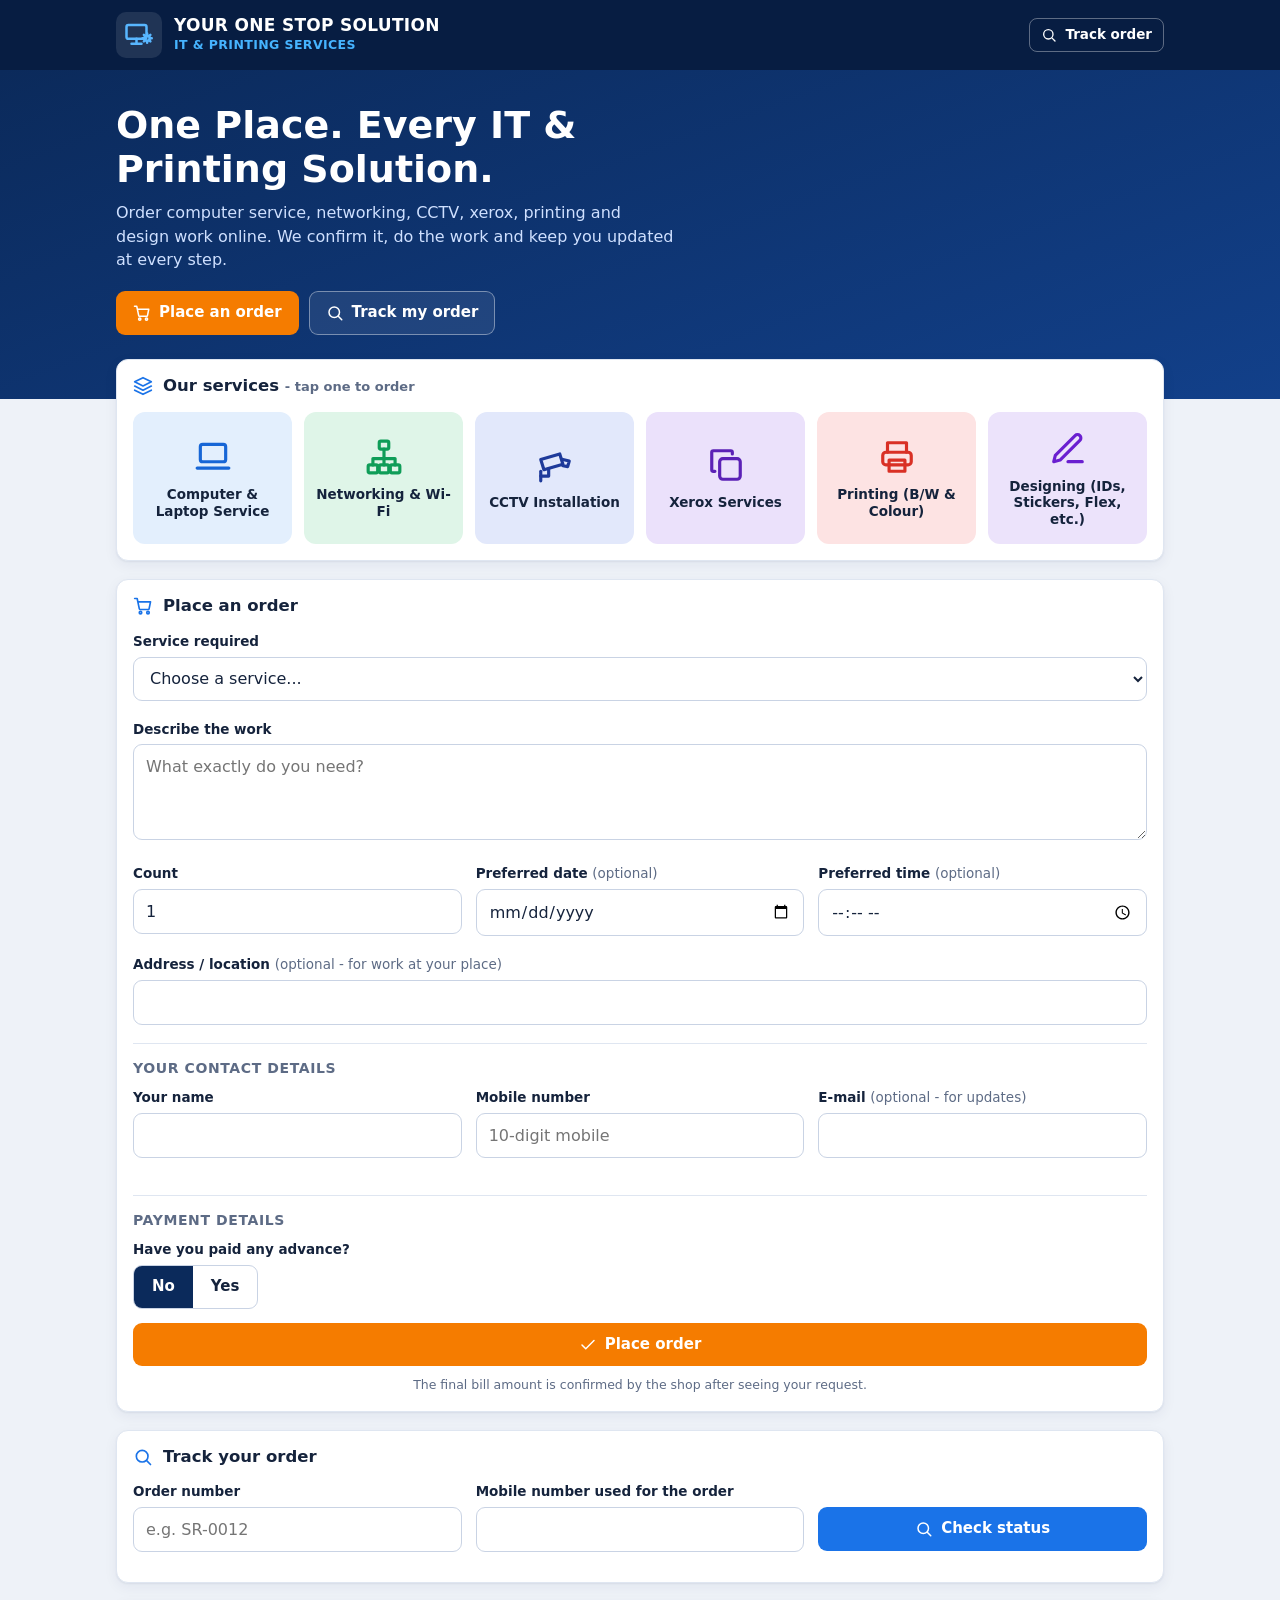
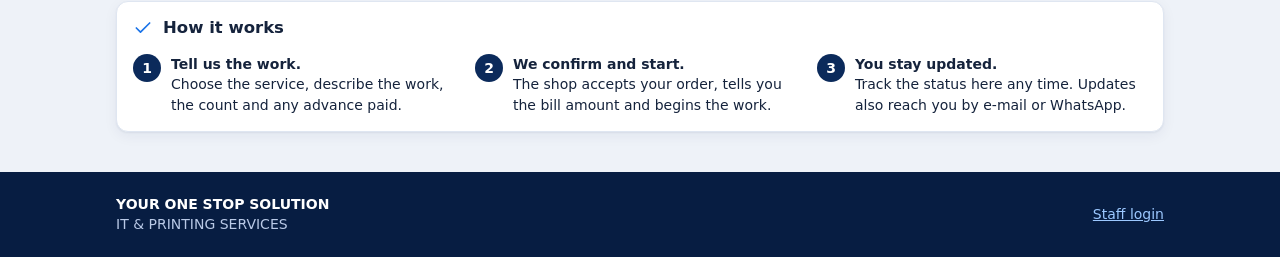
==== index.html @ 26041527 "Add files via upload" ====
<!DOCTYPE html>
<html lang="en">
<head>
<meta charset="utf-8">
<meta name="viewport" content="width=device-width, initial-scale=1">
<title>Your One Stop Solution - IT &amp; Printing Services</title>
<meta name="description" content="Order computer service, networking, CCTV installation, xerox, printing and design work online and track your order.">
<meta name="theme-color" content="#071d42">
<link rel="icon" href="data:image/svg+xml,%3Csvg xmlns='http://www.w3.org/2000/svg' viewBox='0 0 32 32'%3E%3Crect width='32' height='32' rx='7' fill='%230b2a5b'/%3E%3Crect x='6' y='8' width='20' height='13' rx='2' fill='none' stroke='%2358b6ff' stroke-width='2.4'/%3E%3Cpath d='M11 25h10M16 21v4' stroke='%2358b6ff' stroke-width='2.4' stroke-linecap='round'/%3E%3C/svg%3E">
<link rel="stylesheet" href="assets/style.css">
</head>
<body>
<div id="app"><noscript><p style="padding:20px">Please turn on JavaScript in your browser to use this website.</p></noscript></div>
<script src="config.js"></script>
<script src="assets/common.js"></script>
<script src="assets/customer.js"></script>
<script>App.mountCustomer(document.getElementById('app'));</script>
</body>
</html>
---- assets/style.css ----
/* YOUR ONE STOP SOLUTION - shared styles (customer site + admin dashboard) */
:root {
  --navy: #0b2a5b; --navy-2: #071d42; --navy-3: #123873; --blue: #1a73e8; --blue-d: #1559b8;
  --bg: #eef2f8; --card: #ffffff; --line: #dfe6f1; --text: #15233c; --muted: #5d6b85;
  --green: #0f9d58; --orange: #f57c00; --purple: #6a1fd0; --red: #d93025;
  --radius: 12px; --shadow: 0 1px 2px rgba(11, 42, 91, .06), 0 4px 14px rgba(11, 42, 91, .06);
}
* { box-sizing: border-box; }
html { -webkit-text-size-adjust: 100%; }
body { margin: 0; font-family: "Segoe UI", Roboto, system-ui, -apple-system, "Helvetica Neue", Arial, sans-serif; color: var(--text); background: var(--bg); font-size: 15px; line-height: 1.45; }
h1, h2, h3, h4, p { margin: 0; }
a { color: var(--blue); }
button, input, select, textarea { font: inherit; color: inherit; }
.ic { flex: none; vertical-align: middle; }
.muted { color: var(--muted); }
.small { font-size: 13px; }
.right { text-align: right; }
.nowrap { white-space: nowrap; }
.hide { display: none !important; }
.sr { position: absolute; left: -9999px; }
code { background: #e8eefb; padding: 1px 5px; border-radius: 4px; font-size: .92em; }

/* ---------- buttons ---------- */
.btn { display: inline-flex; align-items: center; justify-content: center; gap: 8px; border: 1px solid transparent; border-radius: 9px; padding: 10px 16px; font-weight: 600; cursor: pointer; text-decoration: none; background: var(--blue); color: #fff; min-height: 42px; transition: background .15s, box-shadow .15s; }
.btn:hover { background: var(--blue-d); }
.btn:focus-visible, .nav-item:focus-visible, .tile:focus-visible, input:focus-visible, select:focus-visible, textarea:focus-visible { outline: 3px solid rgba(26, 115, 232, .35); outline-offset: 1px; }
.btn[disabled] { opacity: .6; cursor: not-allowed; }
.btn.ghost { background: #fff; color: var(--navy); border-color: var(--line); }
.btn.ghost:hover { background: #f4f7fc; }
.btn.green { background: var(--green); } .btn.green:hover { background: #0c8249; }
.btn.orange { background: var(--orange); } .btn.orange:hover { background: #d96d00; }
.btn.red { background: #fff; color: var(--red); border-color: #f1c4c0; } .btn.red:hover { background: #fdf0ef; }
.btn.red.armed { background: var(--red); color: #fff; }
.btn.wa { background: #1faa59; } .btn.wa:hover { background: #17904a; }
.btn.sm { padding: 6px 11px; min-height: 34px; font-size: 13.5px; border-radius: 8px; }
.btn.block { width: 100%; }
.btn .spin { width: 16px; height: 16px; border: 2px solid rgba(255, 255, 255, .45); border-top-color: #fff; border-radius: 50%; animation: spin .7s linear infinite; }
.btn.ghost .spin { border-color: rgba(11, 42, 91, .25); border-top-color: var(--navy); }
@keyframes spin { to { transform: rotate(360deg); } }
.linkbtn { background: none; border: 0; color: var(--blue); font-weight: 600; cursor: pointer; padding: 4px 0; }

/* ---------- forms ---------- */
.field { display: flex; flex-direction: column; gap: 5px; margin-bottom: 14px; }
.field label, .lbl { font-weight: 600; font-size: 13.5px; }
.field .opt { font-weight: 400; color: var(--muted); }
.input, select.input, textarea.input { width: 100%; border: 1px solid #c9d3e4; border-radius: 9px; padding: 10px 12px; background: #fff; min-height: 44px; font-size: 16px; }
textarea.input { min-height: 96px; resize: vertical; }
.input.bad { border-color: var(--red); background: #fff8f7; }
.err { color: var(--red); font-size: 13px; min-height: 0; }
.hint { color: var(--muted); font-size: 12.5px; }
.grid2 { display: grid; grid-template-columns: 1fr 1fr; gap: 0 14px; }
.grid3 { display: grid; grid-template-columns: repeat(3, 1fr); gap: 0 14px; }
@media (max-width: 560px) { .grid2, .grid3 { grid-template-columns: 1fr; } .grid2.keep { grid-template-columns: 1fr 1fr; } }
.check { display: flex; gap: 9px; align-items: flex-start; font-size: 14px; margin: 6px 0; cursor: pointer; }
.check input { width: 18px; height: 18px; margin-top: 2px; flex: none; }
.seg { display: inline-flex; border: 1px solid #c9d3e4; border-radius: 9px; overflow: hidden; background: #fff; }
.seg button { border: 0; background: transparent; padding: 9px 18px; cursor: pointer; font-weight: 600; min-height: 42px; }
.seg button.on { background: var(--navy); color: #fff; }

/* ---------- pills ---------- */
.pill { display: inline-block; padding: 3px 10px; border-radius: 6px; font-size: 12.5px; font-weight: 700; white-space: nowrap; }
.pill-pending { background: #fde8c8; color: #b45309; }
.pill-confirmed { background: #d7f3e0; color: #17803d; }
.pill-in-progress { background: #dbe8fe; color: #1d4fd7; }
.pill-ready { background: #d5f1f4; color: #0b7285; }
.pill-completed { background: #d7f3e0; color: #17803d; }
.pill-cancelled { background: #eceff4; color: #5d6b85; }

/* ---------- cards ---------- */
.card { background: var(--card); border: 1px solid var(--line); border-radius: var(--radius); box-shadow: var(--shadow); }
.card-h { display: flex; align-items: center; gap: 10px; padding: 14px 16px 10px; }
.card-h h3 { font-size: 16.5px; flex: 1; }
.card-h .ic { color: var(--blue); }
.card-b { padding: 4px 16px 16px; }
.empty { padding: 22px 12px; text-align: center; color: var(--muted); }

/* ---------- toasts / banners ---------- */
#toasts { position: fixed; left: 50%; bottom: 18px; transform: translateX(-50%); z-index: 200; display: flex; flex-direction: column; gap: 8px; width: min(92vw, 420px); }
.toast { background: #12305f; color: #fff; padding: 11px 14px; border-radius: 10px; box-shadow: 0 6px 20px rgba(0, 0, 0, .25); font-size: 14px; transition: opacity .35s; }
.toast.err { background: #b3261e; } .toast.out { opacity: 0; }
.setup-banner { background: #fff4d6; border: 1px solid #f1d48a; color: #6b4a00; padding: 12px 16px; border-radius: 10px; margin: 14px; }
.demo-bar { background: #ffe9a8; color: #5c4300; font-size: 13px; padding: 7px 12px; text-align: center; }
.note { background: #eef4ff; border-left: 4px solid var(--blue); padding: 10px 12px; border-radius: 6px; font-size: 14px; }
.note.warn { background: #fff5e0; border-color: var(--orange); }
.note.ok { background: #e6f6ec; border-color: var(--green); }

/* ================= CUSTOMER SITE ================= */
.c-top { background: var(--navy-2); color: #fff; }
.c-top-in, .c-wrap { max-width: 1080px; margin: 0 auto; padding: 0 16px; }
.c-top-in { display: flex; align-items: center; gap: 12px; padding-top: 12px; padding-bottom: 12px; }
.brand { display: flex; align-items: center; gap: 12px; flex: 1; min-width: 0; text-decoration: none; color: #fff; }
.brand-logo { width: 46px; height: 46px; border-radius: 10px; background: rgba(255, 255, 255, .1); display: grid; place-items: center; color: #58b6ff; flex: none; }
.brand-name { font-weight: 800; letter-spacing: .3px; font-size: 17px; line-height: 1.15; }
.brand-sub { color: #46b4ff; font-weight: 700; font-size: 12.5px; letter-spacing: .4px; }
.c-top .btn.ghost { background: transparent; color: #fff; border-color: rgba(255, 255, 255, .35); }
.c-top .btn.ghost:hover { background: rgba(255, 255, 255, .1); }
.hero { background: linear-gradient(160deg, var(--navy) 0%, #12408a 100%); color: #fff; padding: 34px 0 64px; }
.hero h1 { font-size: clamp(24px, 4.6vw, 38px); line-height: 1.15; max-width: 640px; }
.hero p { margin-top: 10px; color: #cfe0ff; max-width: 560px; font-size: 16px; }
.hero-cta { display: flex; gap: 10px; flex-wrap: wrap; margin-top: 20px; }
.hero .btn.ghost { background: rgba(255, 255, 255, .08); color: #fff; border-color: rgba(255, 255, 255, .4); }
.c-main { margin-top: -40px; padding-bottom: 40px; display: grid; gap: 18px; }
.tiles { display: grid; grid-template-columns: repeat(6, 1fr); gap: 12px; }
@media (max-width: 900px) { .tiles { grid-template-columns: repeat(3, 1fr); } }
@media (max-width: 480px) { .tiles { grid-template-columns: repeat(2, 1fr); } }
.tile { border: 2px solid transparent; border-radius: 12px; padding: 16px 8px 14px; text-align: center; cursor: pointer; font-weight: 700; font-size: 13.5px; line-height: 1.25; display: flex; flex-direction: column; align-items: center; gap: 10px; min-height: 118px; justify-content: center; }
.tile .ic { width: 38px; height: 38px; }
.tile.on { border-color: currentColor; box-shadow: 0 0 0 3px rgba(26, 115, 232, .15); }
.tile span { color: var(--text); }
.tone-blue { background: #e3effd; color: #1766d6; } .tone-green { background: #dff5e8; color: #0f9d58; }
.tone-indigo { background: #e2e8fb; color: #1e3a9a; } .tone-violet { background: #ebe1fb; color: #5b21b6; }
.tone-red { background: #fde3e3; color: #d93025; } .tone-purple { background: #ece3fb; color: #6a1fd0; }
.steps { display: grid; grid-template-columns: repeat(3, 1fr); gap: 12px; }
.steps > div { display: flex; gap: 10px; align-items: flex-start; font-size: 14px; }
.steps b { display: grid; place-items: center; width: 28px; height: 28px; border-radius: 50%; background: var(--navy); color: #fff; flex: none; font-size: 14px; }
@media (max-width: 640px) { .steps { grid-template-columns: 1fr; } }
.sec-title { font-size: 19px; display: flex; align-items: center; gap: 10px; }
.sec-title .ic { color: var(--blue); }
.sub-h { font-size: 14px; text-transform: uppercase; letter-spacing: .6px; color: var(--muted); margin: 18px 0 10px; padding-top: 14px; border-top: 1px solid var(--line); }
.pay-box { background: #f6f9fe; border: 1px dashed #b9c8e2; border-radius: 10px; padding: 12px; margin-bottom: 12px; }
.done { text-align: center; padding: 26px 16px; }
.done .tick { width: 64px; height: 64px; border-radius: 50%; background: #e0f5e9; color: var(--green); display: grid; place-items: center; margin: 0 auto 12px; }
.done .oid { font-size: 34px; font-weight: 800; color: var(--navy); letter-spacing: 1px; margin: 6px 0; }
.done .row { display: flex; gap: 10px; justify-content: center; flex-wrap: wrap; margin-top: 16px; }
.c-foot { background: var(--navy-2); color: #b9c9e6; padding: 22px 0; font-size: 14px; }
.c-foot a { color: #9cc8ff; }
.c-foot .cols { display: flex; gap: 18px; flex-wrap: wrap; justify-content: space-between; align-items: center; }

/* tracking */
.stepper { display: flex; margin: 16px 0 6px; }
.stepper .st { flex: 1; text-align: center; position: relative; font-size: 12px; color: var(--muted); font-weight: 600; }
.stepper .st::before { content: ""; position: absolute; top: 13px; left: -50%; width: 100%; height: 3px; background: #d5deec; }
.stepper .st:first-child::before { display: none; }
.stepper .dot { position: relative; z-index: 1; width: 28px; height: 28px; border-radius: 50%; background: #d5deec; color: #fff; display: grid; place-items: center; margin: 0 auto 6px; }
.stepper .st.done-s::before, .stepper .st.now::before { background: var(--green); }
.stepper .st.done-s .dot { background: var(--green); }
.stepper .st.now .dot { background: var(--blue); box-shadow: 0 0 0 4px rgba(26, 115, 232, .2); }
.stepper .st.now { color: var(--text); }
.kv { display: grid; grid-template-columns: auto 1fr; gap: 6px 16px; font-size: 14.5px; }
.kv dt { color: var(--muted); } .kv dd { margin: 0; font-weight: 600; word-break: break-word; }
.amounts { display: grid; grid-template-columns: repeat(3, 1fr); gap: 10px; margin: 14px 0; }
.amounts > div { background: #f4f7fc; border-radius: 10px; padding: 10px; text-align: center; }
.amounts b { display: block; font-size: 18px; }
.amounts .due b { color: var(--orange); } .amounts .paid b { color: var(--green); }
.timeline { list-style: none; margin: 0; padding: 0; }
.timeline li { position: relative; padding: 0 0 14px 22px; border-left: 2px solid #d5deec; margin-left: 6px; }
.timeline li:last-child { border-left-color: transparent; padding-bottom: 0; }
.timeline li::before { content: ""; position: absolute; left: -7px; top: 3px; width: 12px; height: 12px; border-radius: 50%; background: var(--blue); border: 2px solid #fff; box-shadow: 0 0 0 1px #c5d2e8; }
.timeline li.internal::before { background: #9aa7bd; }
.timeline .when { font-size: 12.5px; color: var(--muted); }
.timeline .tag { font-size: 11px; background: #eceff4; color: var(--muted); border-radius: 4px; padding: 1px 6px; margin-left: 6px; font-weight: 700; }
.mine { display: flex; flex-wrap: wrap; gap: 8px; margin-top: 8px; }
.chip { border: 1px solid var(--line); background: #fff; border-radius: 999px; padding: 6px 12px; font-size: 13.5px; cursor: pointer; font-weight: 600; display: inline-flex; gap: 6px; align-items: center; min-height: 34px; }
.chip.on { background: var(--navy); color: #fff; border-color: var(--navy); }
.chip .n { background: rgba(11, 42, 91, .1); border-radius: 999px; padding: 0 7px; font-size: 12px; }
.chip.on .n { background: rgba(255, 255, 255, .22); }

/* ================= ADMIN ================= */
.adm { display: grid; grid-template-columns: 250px minmax(0, 1fr); grid-template-rows: auto 1fr; min-height: 100vh; background: linear-gradient(to right, var(--navy) 250px, var(--bg) 250px); }
.a-top { grid-column: 1 / -1; background: var(--navy-2); color: #fff; display: flex; align-items: center; gap: 14px; padding: 10px 18px; position: sticky; top: 0; z-index: 50; }
.a-top .tagline { border-left: 1px solid rgba(255, 255, 255, .35); padding-left: 18px; margin-left: 6px; font-size: 16px; color: #e3ecff; flex: 1; white-space: nowrap; overflow: hidden; text-overflow: ellipsis; }
.a-top .sp { flex: 1; }
.icon-btn { background: transparent; border: 0; color: inherit; cursor: pointer; padding: 8px; border-radius: 8px; position: relative; display: inline-flex; align-items: center; gap: 8px; min-height: 40px; }
.icon-btn:hover { background: rgba(255, 255, 255, .1); }
.badge { background: #ef4444; color: #fff; border-radius: 999px; font-size: 11.5px; font-weight: 700; min-width: 20px; height: 20px; display: inline-grid; place-items: center; padding: 0 5px; }
.icon-btn .badge { position: absolute; top: 0; right: 0; }
.who { display: flex; align-items: center; gap: 8px; font-weight: 600; }
.who .av { width: 34px; height: 34px; border-radius: 50%; background: #fff; color: var(--navy); display: grid; place-items: center; }
.a-side { background: var(--navy); color: #dbe6fb; padding: 14px 8px; display: flex; flex-direction: column; gap: 4px; position: sticky; top: 66px; height: calc(100vh - 66px); overflow: auto; }
.nav-item { display: flex; align-items: center; gap: 14px; padding: 12px 16px; border-radius: 9px; cursor: pointer; background: transparent; border: 0; color: inherit; width: 100%; text-align: left; font-weight: 600; font-size: 15px; }
.nav-item:hover { background: rgba(255, 255, 255, .08); }
.nav-item.on { background: var(--blue); color: #fff; }
.nav-item .badge { margin-left: auto; }
.a-side .grow { flex: 1; }
.nav-item.logout { color: #ff6b6b; border-top: 1px solid rgba(255, 255, 255, .12); border-radius: 0; margin-top: 8px; padding-top: 16px; }
.a-main { padding: 20px; min-width: 0; }
.menu-btn { display: none; }
.scrim { display: none; }
.page-h { display: flex; align-items: center; gap: 12px; flex-wrap: wrap; margin-bottom: 16px; }
.page-h h2 { font-size: 26px; display: flex; align-items: center; gap: 10px; }
.page-h h2 .ic { color: var(--blue); }
.page-h .sub { color: var(--muted); font-size: 14px; }
.page-h .sp { flex: 1; }
.range { display: flex; align-items: center; gap: 8px; background: #fff; border: 1px solid var(--line); border-radius: 10px; padding: 4px 10px; box-shadow: var(--shadow); flex-wrap: wrap; }
.range .ic { color: var(--blue); }
.range select, .range input { border: 0; background: transparent; padding: 8px 4px; font-weight: 600; min-height: 38px; max-width: 100%; }
.stats { display: grid; grid-template-columns: repeat(4, 1fr); gap: 16px; margin-bottom: 16px; }
.stat { color: #fff; border-radius: 10px; padding: 16px 18px; display: flex; align-items: center; gap: 16px; box-shadow: var(--shadow); min-width: 0; }
.stat .ic { width: 44px; height: 44px; opacity: .95; }
.stat .t { font-weight: 700; font-size: 14.5px; opacity: .95; }
.stat .v { font-size: 30px; font-weight: 800; line-height: 1.15; display: flex; align-items: baseline; gap: 10px; flex-wrap: wrap; }
.stat .d { font-size: 13px; font-weight: 700; display: inline-flex; align-items: center; gap: 2px; color: #b8ffd2; }
.stat .d.neg { color: #ffd2cc; } .stat .d .ic { width: 14px; height: 14px; }
.s-blue { background: #1766d6; } .s-green { background: #0f9d58; } .s-orange { background: #f57c00; } .s-purple { background: #6a1fd0; }
.cols-2 { display: grid; grid-template-columns: minmax(0, 2fr) minmax(0, 1fr); gap: 16px; margin-bottom: 16px; }
.a-main .tiles { gap: 10px; }
.a-main .tile { min-height: 124px; font-size: 13px; }
.appt { display: grid; grid-template-columns: auto 1fr auto; gap: 10px; align-items: center; padding: 9px 8px; border-radius: 8px; cursor: pointer; font-size: 14px; }
.appt:nth-child(even) { background: #f5f8fd; } .appt:hover { background: #e9f1fe; }
.appt .tm { font-weight: 600; color: var(--navy); white-space: nowrap; }
.tbl { width: 100%; border-collapse: collapse; font-size: 14px; }
.tbl th { background: var(--navy); color: #fff; text-align: left; padding: 10px 12px; font-weight: 700; white-space: nowrap; }
.tbl th:first-child { border-radius: 8px 0 0 0; } .tbl th:last-child { border-radius: 0 8px 0 0; }
.tbl td { padding: 10px 12px; border-bottom: 1px solid var(--line); vertical-align: middle; }
.tbl tbody tr { cursor: pointer; } .tbl tbody tr:hover { background: #f3f7fe; }
.tbl tfoot td { font-weight: 800; background: #f4f7fc; border-bottom: 0; }
.tbl .num { text-align: right; white-space: nowrap; }
.eye { border: 1px solid #c9d3e4; background: #fff; border-radius: 7px; padding: 4px 12px; color: var(--navy); cursor: pointer; display: inline-flex; }
.toolbar { display: flex; gap: 10px; flex-wrap: wrap; align-items: center; margin-bottom: 12px; }
.toolbar .search { position: relative; flex: 1; min-width: 200px; }
.toolbar .search .ic { position: absolute; left: 12px; top: 50%; transform: translateY(-50%); color: var(--muted); }
.toolbar .search .input { padding-left: 38px; }
.toolbar select.input { width: auto; }
.chips { display: flex; gap: 8px; flex-wrap: wrap; margin-bottom: 12px; }
.chart svg { width: 100%; height: auto; display: block; }
.minis { display: grid; grid-template-columns: repeat(4, 1fr); gap: 12px; margin-bottom: 14px; }
.mini { background: #fff; border: 1px solid var(--line); border-radius: 10px; padding: 12px 14px; }
.mini b { display: block; font-size: 21px; } .mini span { color: var(--muted); font-size: 13px; }
.updated { font-size: 12.5px; color: var(--muted); display: inline-flex; align-items: center; gap: 6px; }

/* modal */
.modal-bg { position: fixed; inset: 0; background: rgba(7, 20, 46, .55); z-index: 100; display: flex; align-items: flex-start; justify-content: center; padding: 28px 14px; overflow: auto; }
.modal { background: #fff; border-radius: 14px; width: min(100%, 860px); box-shadow: 0 20px 60px rgba(0, 0, 0, .35); }
.modal.narrow { width: min(100%, 560px); }
.modal-h { display: flex; align-items: center; gap: 10px; padding: 14px 18px; border-bottom: 1px solid var(--line); position: sticky; top: 0; background: #fff; border-radius: 14px 14px 0 0; z-index: 2; }
.modal-h h3 { font-size: 19px; flex: 1; display: flex; gap: 10px; align-items: center; flex-wrap: wrap; }
.modal-h .icon-btn { color: var(--muted); } .modal-h .icon-btn:hover { background: #eef2f8; }
.modal-b { padding: 16px 18px 20px; }
.d-grid { display: grid; grid-template-columns: 1fr 1fr; gap: 16px; }
.panel { border: 1px solid var(--line); border-radius: 10px; padding: 12px 14px; }
.panel h4 { font-size: 13px; text-transform: uppercase; letter-spacing: .6px; color: var(--muted); margin-bottom: 8px; }
.panel.work { grid-column: 1 / -1; }
.contact { display: flex; gap: 8px; flex-wrap: wrap; margin-top: 10px; }
.quick { display: flex; gap: 8px; flex-wrap: wrap; margin: 16px 0 4px; }
.result { margin-top: 12px; }
.result .row { display: flex; gap: 8px; flex-wrap: wrap; margin-top: 8px; }

/* login */
.login-bg { min-height: 100vh; display: grid; place-items: center; padding: 20px; background: linear-gradient(160deg, var(--navy-2), #12408a); }
.login { width: min(100%, 420px); padding: 26px 24px; }
.login .brand { color: var(--navy); margin-bottom: 18px; }
.login .brand-logo { background: #e3effd; color: var(--blue); }
.login .brand-sub { color: var(--blue); }
.otp { letter-spacing: 10px; font-size: 24px !important; text-align: center; font-weight: 700; }

/* ---------- responsive admin ---------- */
@media (max-width: 1180px) { .stats { grid-template-columns: repeat(2, 1fr); } .cols-2 { grid-template-columns: 1fr; } .a-main .tiles { grid-template-columns: repeat(3, 1fr); } .minis { grid-template-columns: repeat(2, 1fr); } }
@media (max-width: 900px) {
  .adm { grid-template-columns: minmax(0, 1fr); background: var(--bg); }
  .menu-btn { display: inline-flex; }
  .a-top { padding: 8px 10px; gap: 6px; }
  .a-top .tagline, .who .nm { display: none; }
  .a-top .brand-name { font-size: 14px; } .a-top .brand-sub { font-size: 11px; } .a-top .brand-logo { width: 38px; height: 38px; }
  .a-side { position: fixed; top: 0; left: 0; bottom: 0; height: auto; width: 262px; z-index: 90; transform: translateX(-105%); transition: transform .22s; padding-top: 18px; }
  .adm.open .a-side { transform: none; box-shadow: 8px 0 30px rgba(0, 0, 0, .35); }
  .adm.open .scrim { display: block; position: fixed; inset: 0; background: rgba(7, 20, 46, .5); z-index: 80; }
  .a-main { padding: 14px 12px 30px; }
  .page-h h2 { font-size: 22px; }
  .d-grid { grid-template-columns: 1fr; }
  .modal-bg { padding: 0; } .modal, .modal.narrow { border-radius: 0; min-height: 100vh; width: 100%; } .modal-h { border-radius: 0; }
}
@media (max-width: 700px) {
  .stat { padding: 12px; gap: 10px; } .stat .ic { width: 30px; height: 30px; } .stat .v { font-size: 22px; gap: 6px; } .stat .t { font-size: 12.5px; }
  .stats { gap: 10px; } .a-main .tiles { grid-template-columns: repeat(2, 1fr); }
  /* tables become stacked cards on phones */
  .tbl.stack thead { display: none; }
  .tbl.stack, .tbl.stack tbody, .tbl.stack tr, .tbl.stack td, .tbl.stack tfoot { display: block; width: 100%; }
  .tbl.stack tr { border: 1px solid var(--line); border-radius: 10px; margin-bottom: 10px; padding: 8px 12px; background: #fff; }
  .tbl.stack td { border: 0; padding: 4px 0; display: flex; justify-content: space-between; gap: 14px; text-align: right; }
  .tbl.stack td::before { content: attr(data-l); color: var(--muted); font-weight: 600; text-align: left; flex: none; }
  .tbl.stack td.act { display: none; }
  .tbl.stack .num { text-align: right; }
}
@media print { .a-top, .a-side, .toolbar, .chips, .btn { display: none !important; } .adm { display: block; } }
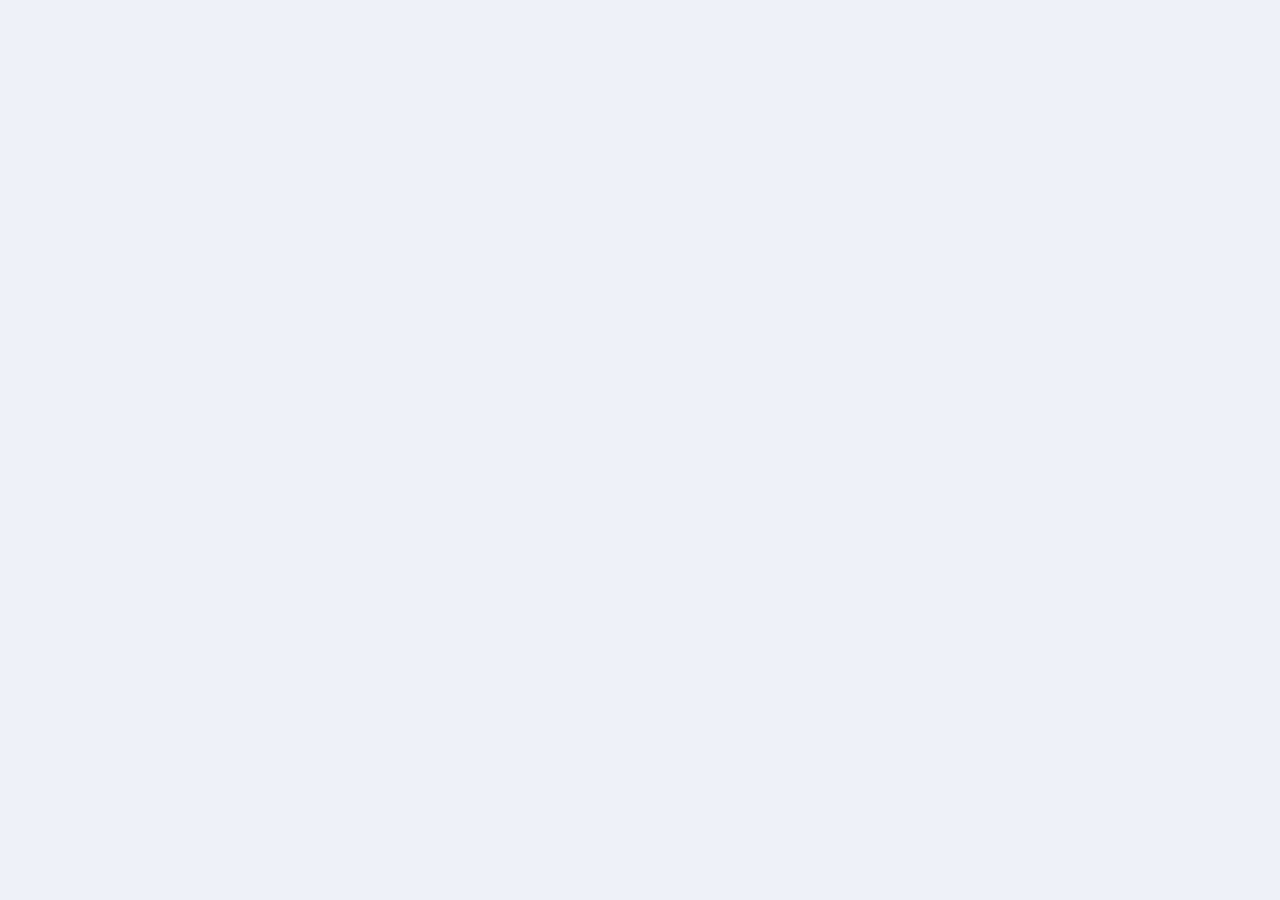
==== commit 487fb4a3: "Single page with admin login: index, config, admin redirect, Apps Script backend" ====
--- a/index.html
+++ b/index.html
@@ -2,18 +2,24 @@
 <html lang="en">
 <head>
 <meta charset="utf-8">
-<meta name="viewport" content="width=device-width, initial-scale=1">
-<title>Your One Stop Solution - IT &amp; Printing Services</title>
-<meta name="description" content="Order computer service, networking, CCTV installation, xerox, printing and design work online and track your order.">
-<meta name="theme-color" content="#071d42">
+<meta name="viewport" content="width=device-width, initial-scale=1, viewport-fit=cover">
+<title>YOUR ONE STOP SOLUTION - IT &amp; Printing Services, Ongole</title>
+<meta name="description" content="Computer & laptop service, networking, CCTV installation, xerox, printing and design work in Ongole. Order online and track your order live.">
+<meta name="theme-color" content="#0b2a5b">
+<meta property="og:title" content="YOUR ONE STOP SOLUTION - IT & Printing Services">
+<meta property="og:description" content="One Place. Every IT & Printing Solution. Order online and track live.">
+<meta property="og:type" content="website">
 <link rel="icon" href="data:image/svg+xml,%3Csvg xmlns='http://www.w3.org/2000/svg' viewBox='0 0 32 32'%3E%3Crect width='32' height='32' rx='7' fill='%230b2a5b'/%3E%3Crect x='6' y='8' width='20' height='13' rx='2' fill='none' stroke='%2358b6ff' stroke-width='2.4'/%3E%3Cpath d='M11 25h10M16 21v4' stroke='%2358b6ff' stroke-width='2.4' stroke-linecap='round'/%3E%3C/svg%3E">
 <link rel="stylesheet" href="assets/style.css">
 </head>
 <body>
 <div id="app"><noscript><p style="padding:20px">Please turn on JavaScript in your browser to use this website.</p></noscript></div>
 <script src="config.js"></script>
-<script src="assets/common.js"></script>
-<script src="assets/customer.js"></script>
-<script>App.mountCustomer(document.getElementById('app'));</script>
+<script src="assets/catalogue.js"></script>
+<script src="assets/core.js"></script>
+<script src="assets/demo-backend.js"></script>
+<script src="assets/app.js"></script>
+<script src="assets/admin.js"></script>
+<script>App.initAdmin(); App.mount(document.getElementById('app'));</script>
 </body>
 </html>
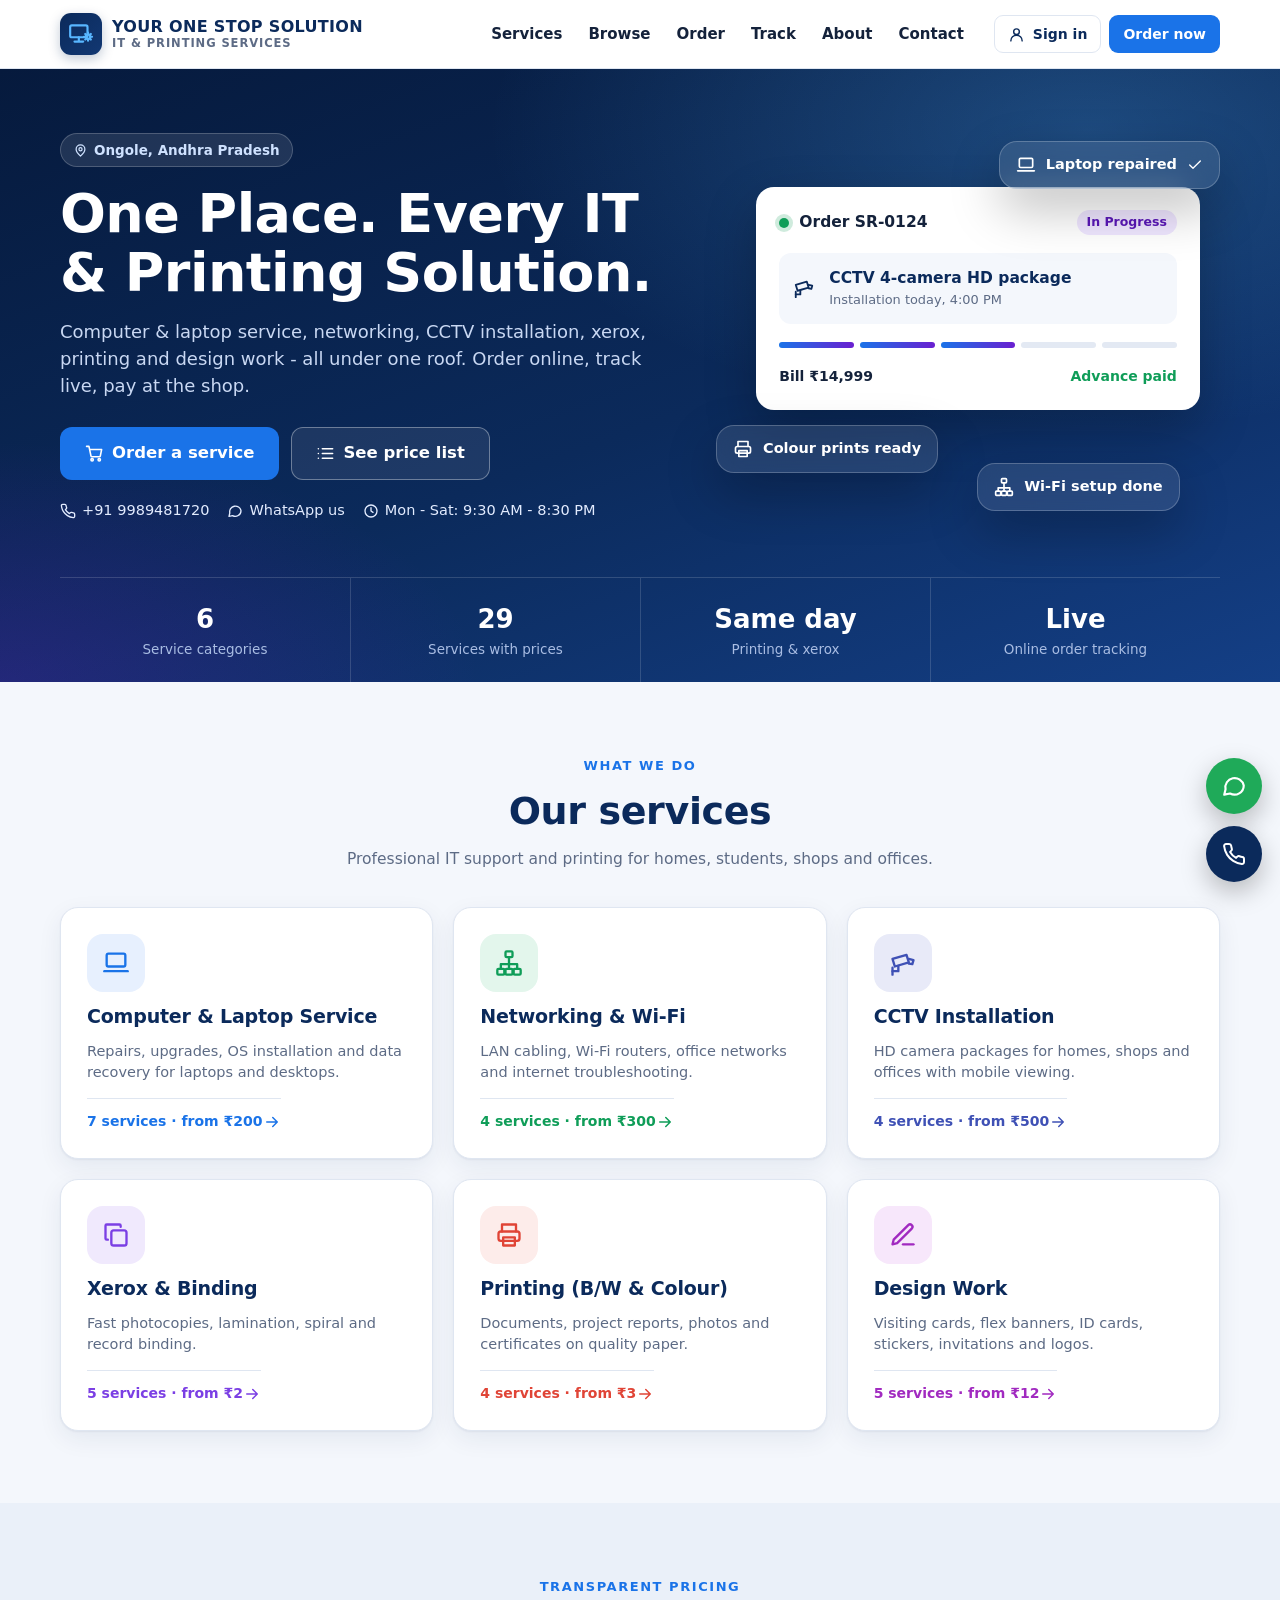
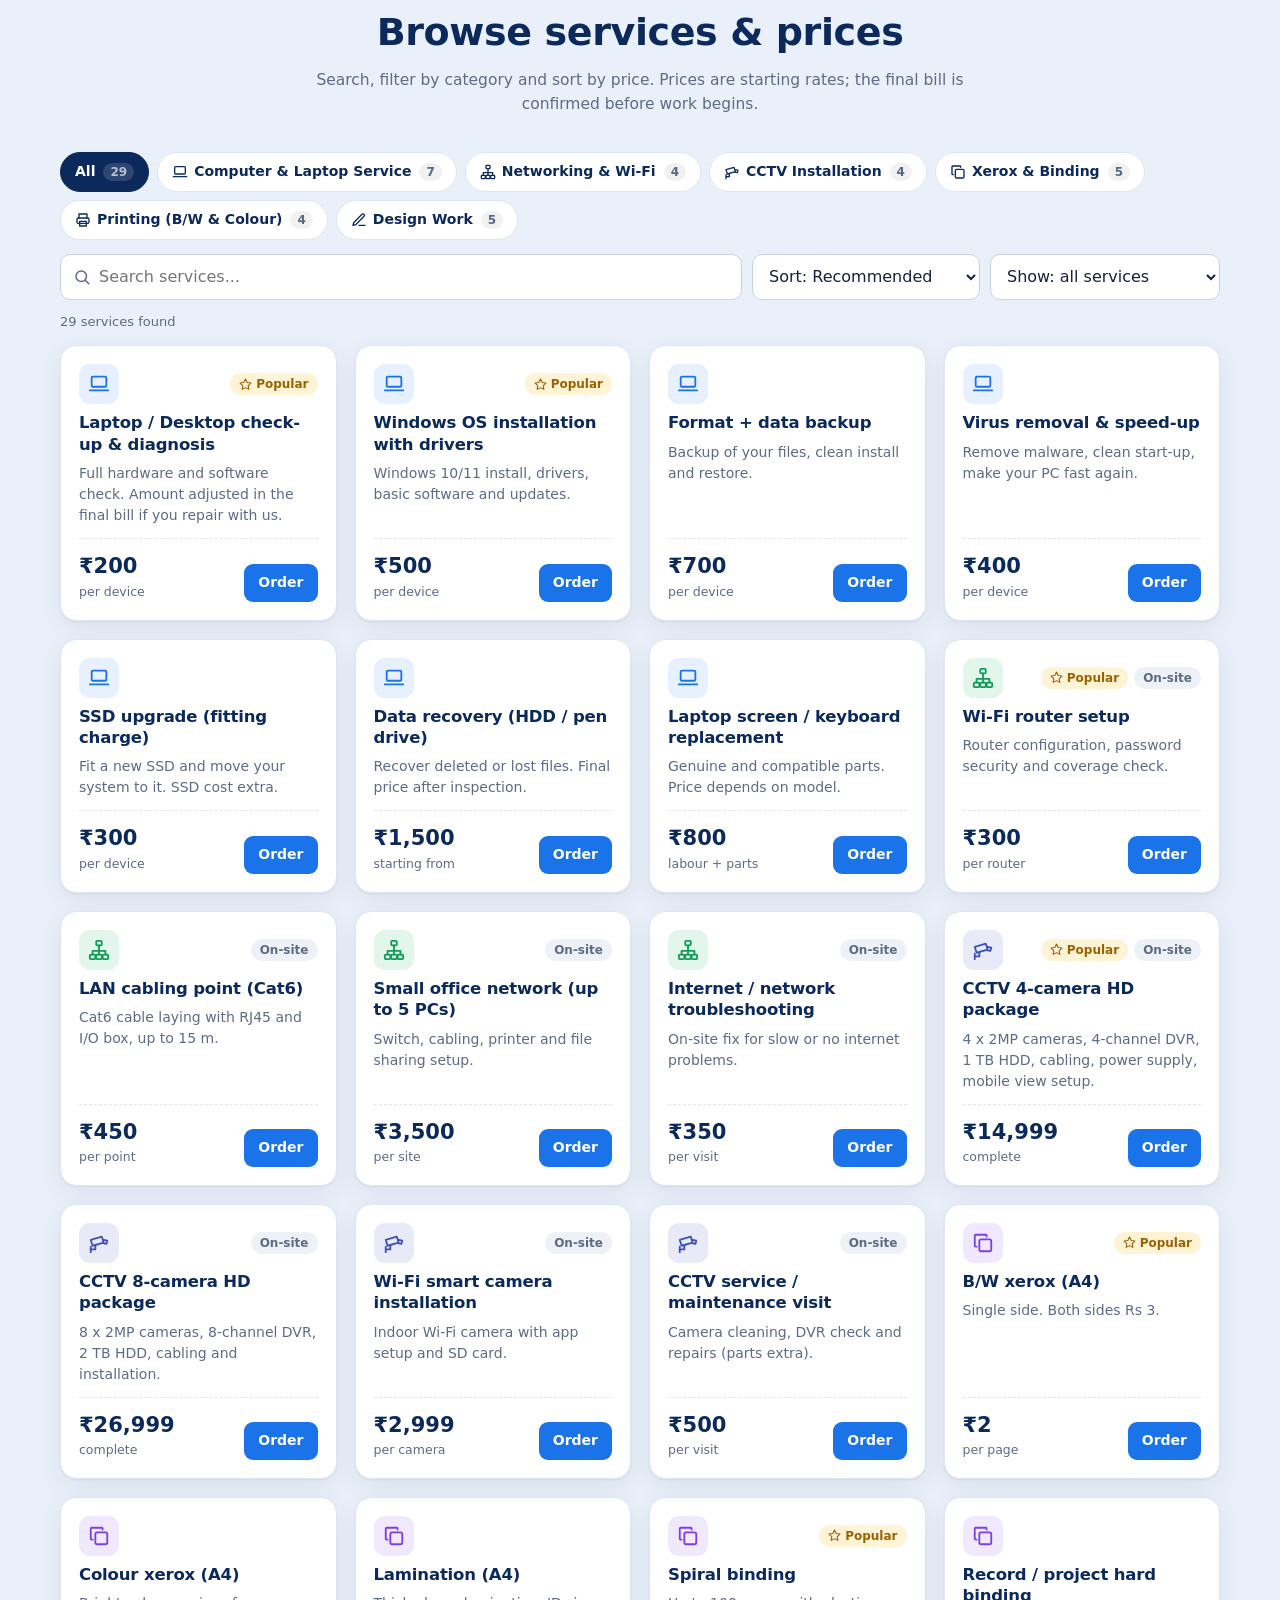
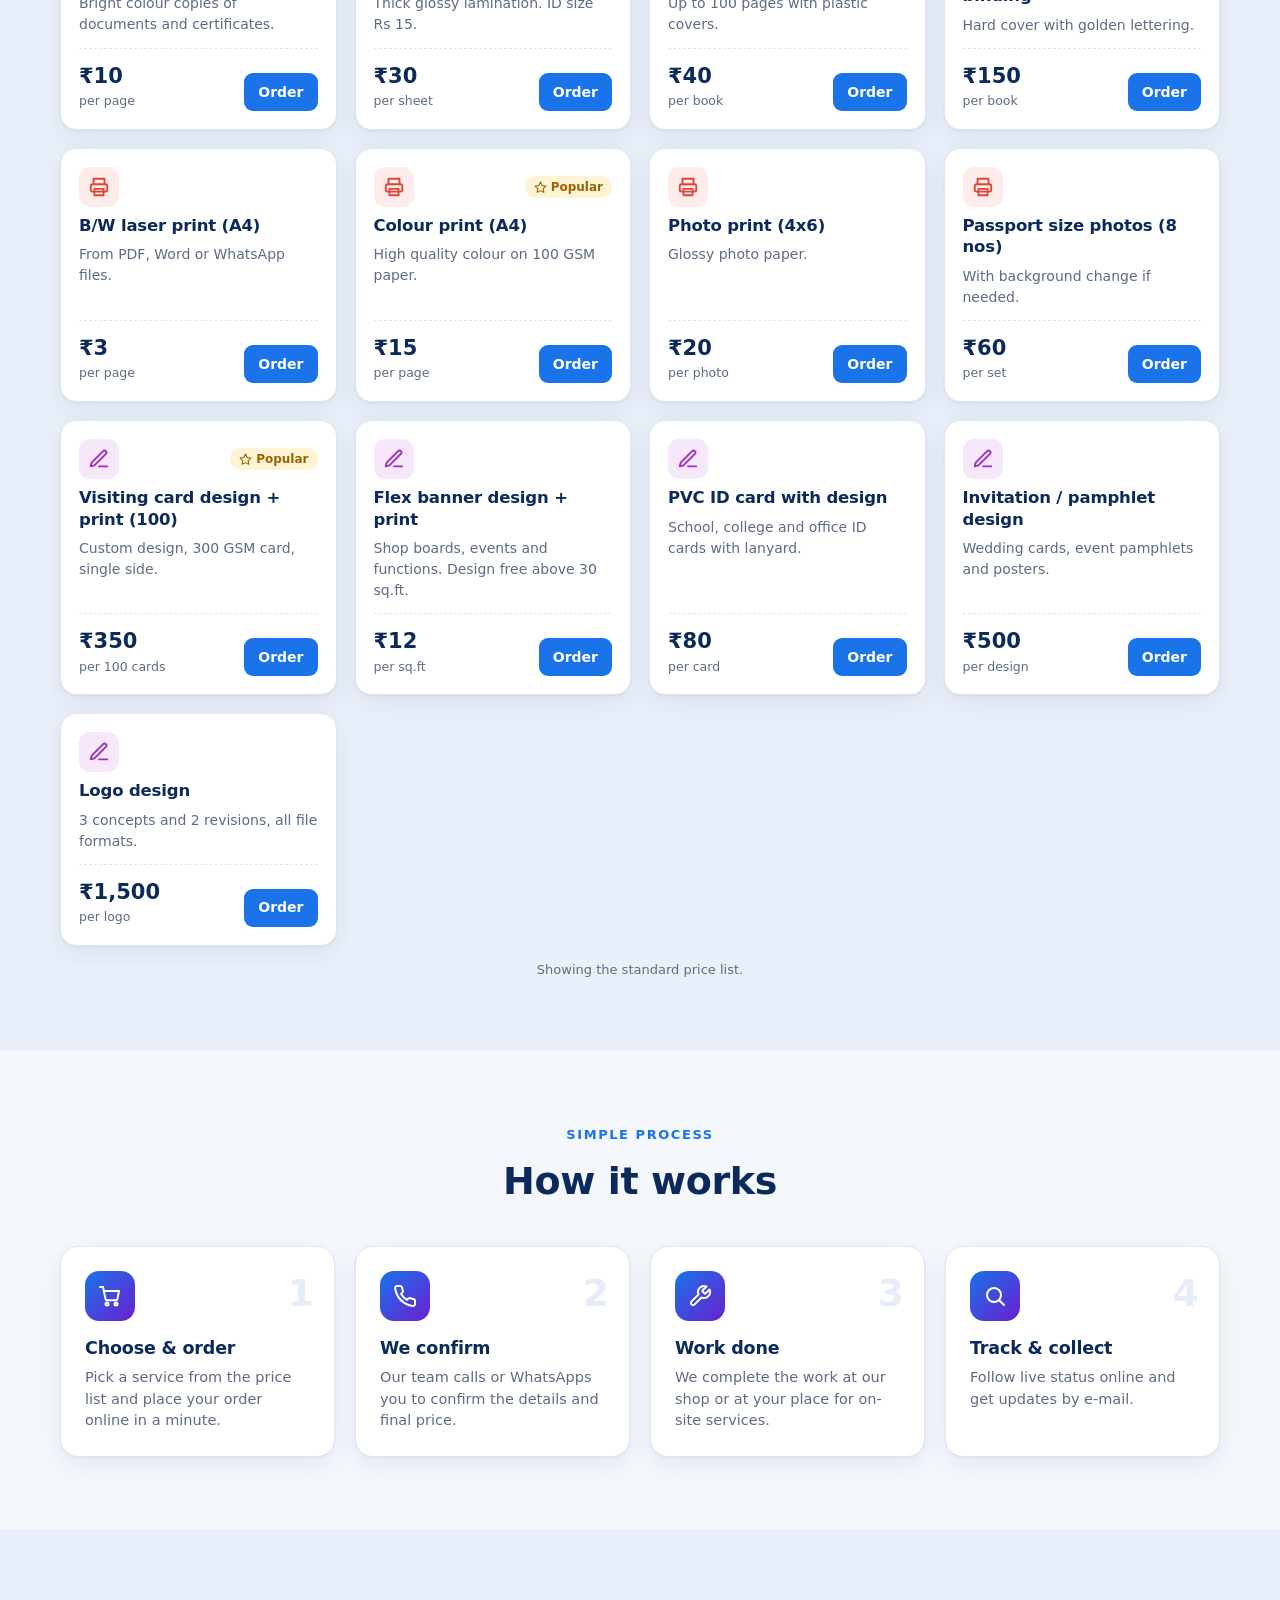
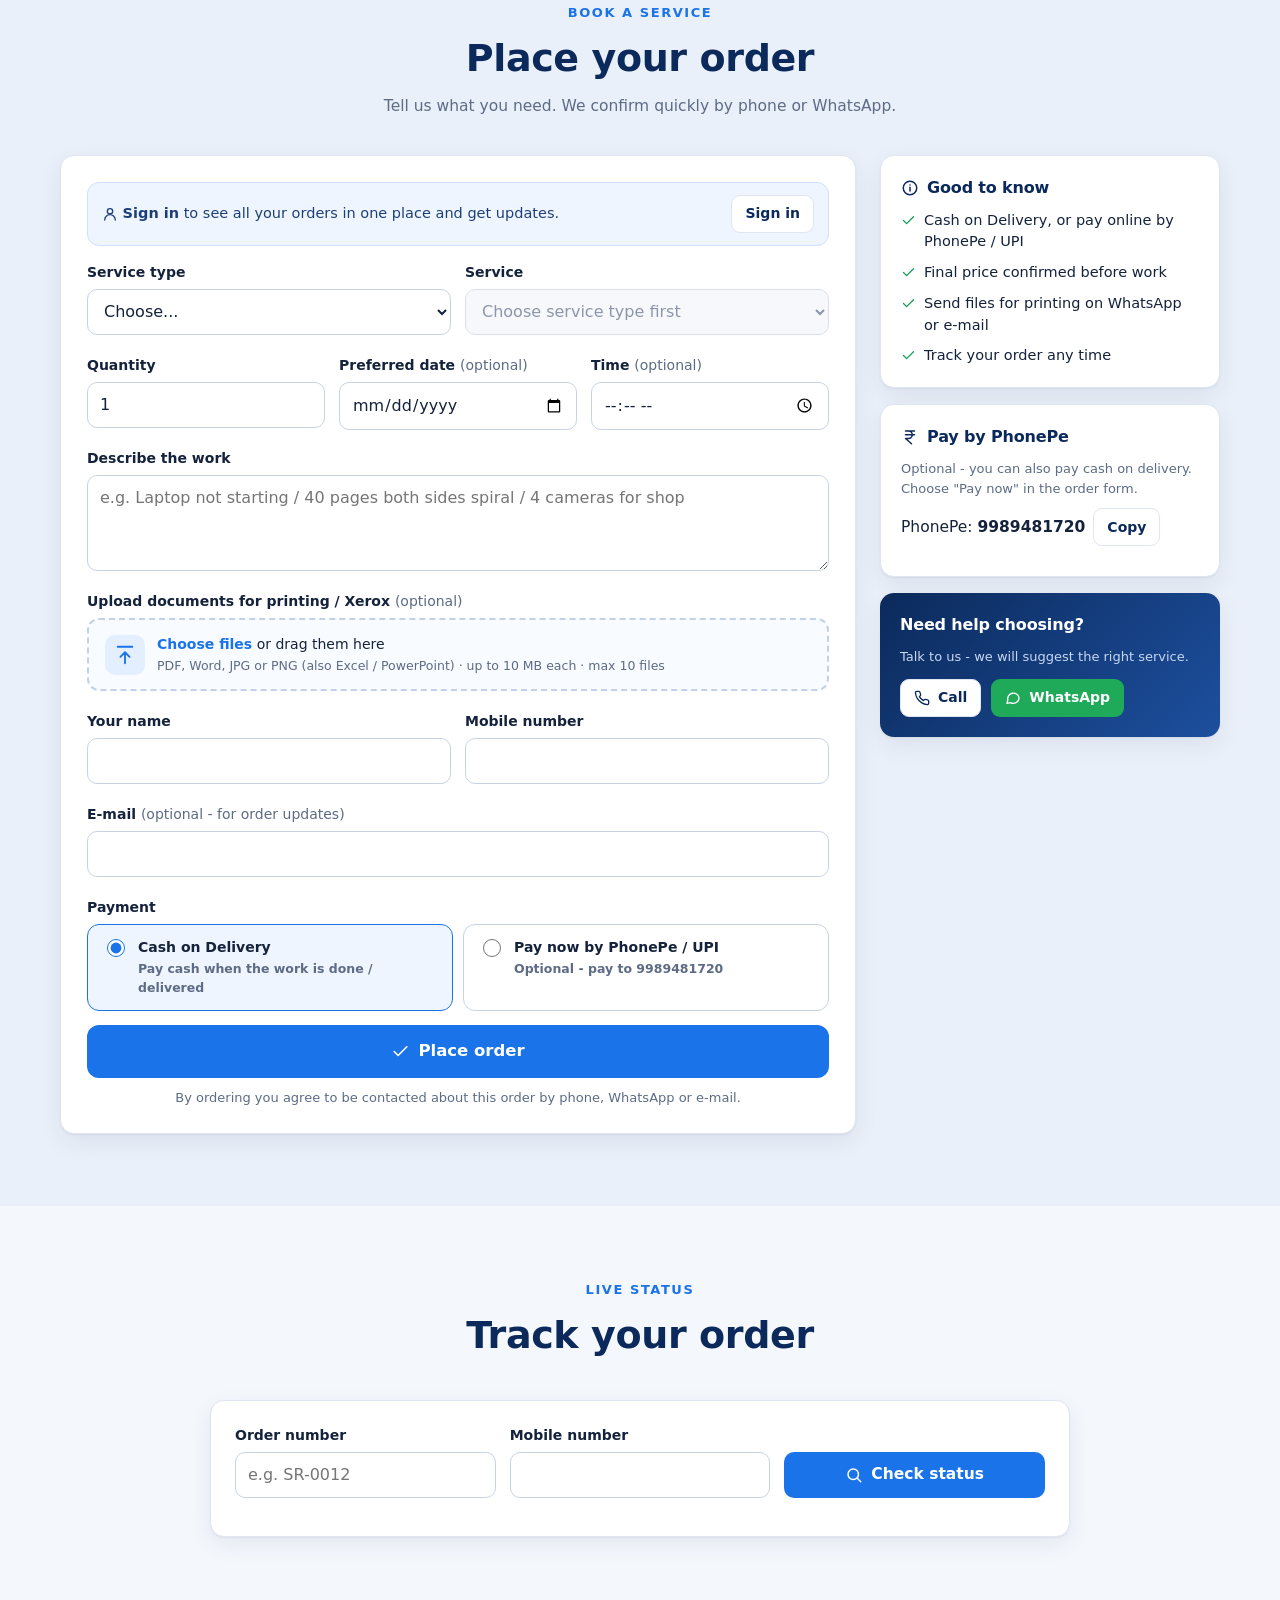
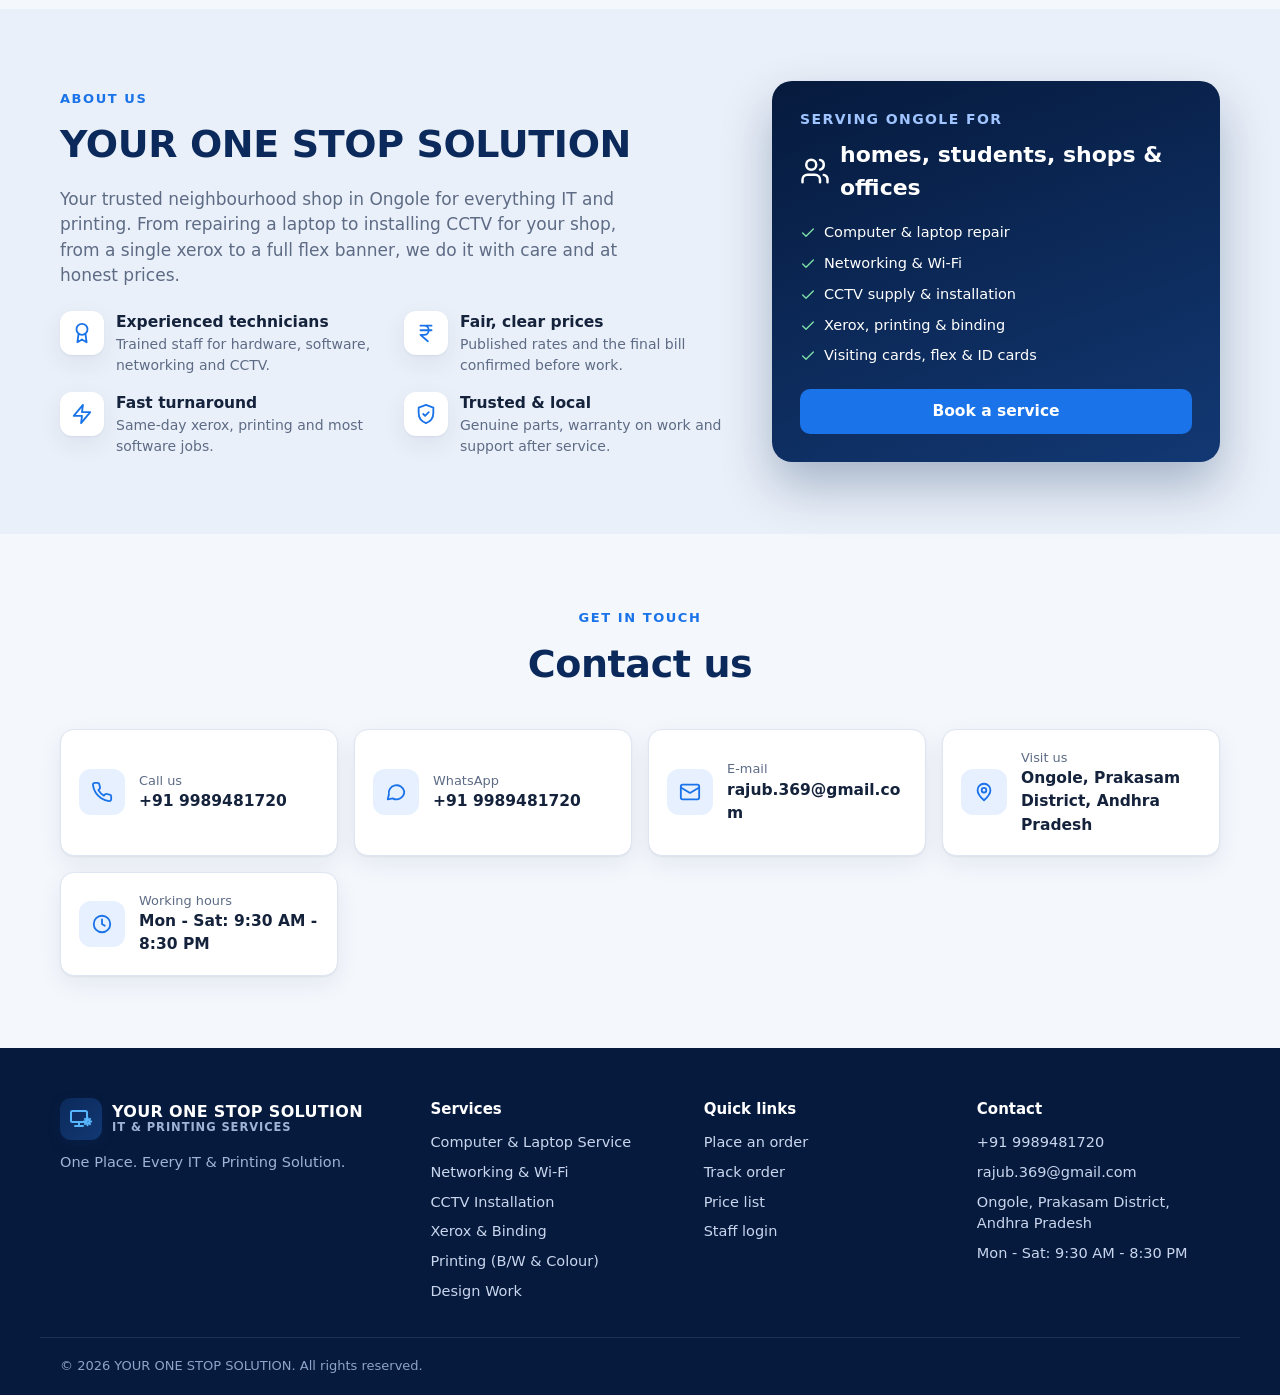
==== commit 8e43f103: "Add v2.2 cache-busting query strings to assets in index.html" ====
--- a/index.html
+++ b/index.html
@@ -3,23 +3,23 @@
 <head>
 <meta charset="utf-8">
 <meta name="viewport" content="width=device-width, initial-scale=1, viewport-fit=cover">
-<title>YOUR ONE STOP SOLUTION - IT &amp; Printing Services, Ongole</title>
+<title>YOUR ONE STOP SOLUTION - IT & Printing Services, Ongole</title>
 <meta name="description" content="Computer & laptop service, networking, CCTV installation, xerox, printing and design work in Ongole. Order online and track your order live.">
 <meta name="theme-color" content="#0b2a5b">
 <meta property="og:title" content="YOUR ONE STOP SOLUTION - IT & Printing Services">
 <meta property="og:description" content="One Place. Every IT & Printing Solution. Order online and track live.">
 <meta property="og:type" content="website">
 <link rel="icon" href="data:image/svg+xml,%3Csvg xmlns='http://www.w3.org/2000/svg' viewBox='0 0 32 32'%3E%3Crect width='32' height='32' rx='7' fill='%230b2a5b'/%3E%3Crect x='6' y='8' width='20' height='13' rx='2' fill='none' stroke='%2358b6ff' stroke-width='2.4'/%3E%3Cpath d='M11 25h10M16 21v4' stroke='%2358b6ff' stroke-width='2.4' stroke-linecap='round'/%3E%3C/svg%3E">
-<link rel="stylesheet" href="assets/style.css">
+<link rel="stylesheet" href="assets/style.css?v=2.2">
 </head>
 <body>
 <div id="app"><noscript><p style="padding:20px">Please turn on JavaScript in your browser to use this website.</p></noscript></div>
-<script src="config.js"></script>
-<script src="assets/catalogue.js"></script>
-<script src="assets/core.js"></script>
-<script src="assets/demo-backend.js"></script>
-<script src="assets/app.js"></script>
-<script src="assets/admin.js"></script>
+<script src="config.js?v=2.2"></script>
+<script src="assets/catalogue.js?v=2.2"></script>
+<script src="assets/core.js?v=2.2"></script>
+<script src="assets/demo-backend.js?v=2.2"></script>
+<script src="assets/app.js?v=2.2"></script>
+<script src="assets/admin.js?v=2.2"></script>
 <script>App.initAdmin(); App.mount(document.getElementById('app'));</script>
 </body>
 </html>
--- a/assets/style.css
+++ b/assets/style.css
@@ -1,274 +1,521 @@
-/* YOUR ONE STOP SOLUTION - shared styles (customer site + admin dashboard) */
+/* YOUR ONE STOP SOLUTION - styles for the website and admin tools (one page) */
 :root {
-  --navy: #0b2a5b; --navy-2: #071d42; --navy-3: #123873; --blue: #1a73e8; --blue-d: #1559b8;
-  --bg: #eef2f8; --card: #ffffff; --line: #dfe6f1; --text: #15233c; --muted: #5d6b85;
-  --green: #0f9d58; --orange: #f57c00; --purple: #6a1fd0; --red: #d93025;
-  --radius: 12px; --shadow: 0 1px 2px rgba(11, 42, 91, .06), 0 4px 14px rgba(11, 42, 91, .06);
+  --navy: #0b2a5b; --navy-2: #061a3d; --navy-3: #123873; --blue: #1a73e8; --blue-d: #1559b8; --sky: #58b6ff;
+  --bg: #f4f7fc; --alt: #eaf0f9; --card: #fff; --line: #dfe6f1; --text: #14223b; --muted: #5d6b85;
+  --green: #0f9d58; --orange: #f57c00; --purple: #6a1fd0; --red: #d93025; --wa: #1faa59;
+  --r: 14px; --shadow: 0 1px 2px rgba(11, 42, 91, .06), 0 8px 24px rgba(11, 42, 91, .07);
+  --hdr: 68px;
 }
 * { box-sizing: border-box; }
 html { -webkit-text-size-adjust: 100%; }
-body { margin: 0; font-family: "Segoe UI", Roboto, system-ui, -apple-system, "Helvetica Neue", Arial, sans-serif; color: var(--text); background: var(--bg); font-size: 15px; line-height: 1.45; }
+body { margin: 0; font-family: "Inter", "Segoe UI", Roboto, system-ui, -apple-system, "Helvetica Neue", Arial, sans-serif; color: var(--text); background: var(--bg); font-size: 15.5px; line-height: 1.5; -webkit-font-smoothing: antialiased; }
 h1, h2, h3, h4, p { margin: 0; }
+h1, h2, h3 { letter-spacing: -.01em; }
 a { color: var(--blue); }
+img { max-width: 100%; }
 button, input, select, textarea { font: inherit; color: inherit; }
 .ic { flex: none; vertical-align: middle; }
-.muted { color: var(--muted); }
-.small { font-size: 13px; }
-.right { text-align: right; }
-.nowrap { white-space: nowrap; }
-.hide { display: none !important; }
-.sr { position: absolute; left: -9999px; }
-code { background: #e8eefb; padding: 1px 5px; border-radius: 4px; font-size: .92em; }
+.muted { color: var(--muted); } .small { font-size: 13px; } .right { text-align: right; } .center { text-align: center; } .nowrap { white-space: nowrap; }
+.d-block { display: block; } .hide { display: none !important; }
+code { background: #e8eefb; padding: 2px 6px; border-radius: 5px; font-size: .92em; }
+.wrap { max-width: 1200px; margin: 0 auto; padding: 0 20px; }
+.wrap.narrow { max-width: 900px; }
+.row { display: flex; gap: 10px; flex-wrap: wrap; align-items: center; }
+.row.center { justify-content: center; } .row.end { justify-content: flex-end; }
 
 /* ---------- buttons ---------- */
-.btn { display: inline-flex; align-items: center; justify-content: center; gap: 8px; border: 1px solid transparent; border-radius: 9px; padding: 10px 16px; font-weight: 600; cursor: pointer; text-decoration: none; background: var(--blue); color: #fff; min-height: 42px; transition: background .15s, box-shadow .15s; }
+.btn { display: inline-flex; align-items: center; justify-content: center; gap: 8px; border: 1px solid transparent; border-radius: 10px; padding: 10px 18px; min-height: 44px; font-weight: 600; cursor: pointer; text-decoration: none; background: var(--blue); color: #fff; transition: background .15s, transform .1s, box-shadow .15s; white-space: nowrap; }
 .btn:hover { background: var(--blue-d); }
-.btn:focus-visible, .nav-item:focus-visible, .tile:focus-visible, input:focus-visible, select:focus-visible, textarea:focus-visible { outline: 3px solid rgba(26, 115, 232, .35); outline-offset: 1px; }
+.btn:active { transform: translateY(1px); }
+.btn:focus-visible, .chip:focus-visible, input:focus-visible, select:focus-visible, textarea:focus-visible, .svc:focus-visible { outline: 3px solid rgba(26, 115, 232, .35); outline-offset: 1px; }
 .btn[disabled] { opacity: .6; cursor: not-allowed; }
-.btn.ghost { background: #fff; color: var(--navy); border-color: var(--line); }
-.btn.ghost:hover { background: #f4f7fc; }
+.btn.lg { padding: 13px 24px; min-height: 52px; font-size: 16.5px; border-radius: 12px; }
+.btn.sm { padding: 7px 13px; min-height: 38px; font-size: 14px; border-radius: 9px; }
+.btn.block { width: 100%; }
+.btn.ghost { background: #fff; color: var(--navy); border-color: var(--line); } .btn.ghost:hover { background: #f1f5fc; }
+.btn.ghost-light { background: rgba(255, 255, 255, .08); color: #fff; border-color: rgba(255, 255, 255, .35); } .btn.ghost-light:hover { background: rgba(255, 255, 255, .16); }
+.btn.dark { background: var(--navy); } .btn.dark:hover { background: var(--navy-3); }
 .btn.green { background: var(--green); } .btn.green:hover { background: #0c8249; }
-.btn.orange { background: var(--orange); } .btn.orange:hover { background: #d96d00; }
+.btn.wa { background: var(--wa); } .btn.wa:hover { background: #17904a; }
 .btn.red { background: #fff; color: var(--red); border-color: #f1c4c0; } .btn.red:hover { background: #fdf0ef; }
-.btn.red.armed { background: var(--red); color: #fff; }
-.btn.wa { background: #1faa59; } .btn.wa:hover { background: #17904a; }
-.btn.sm { padding: 6px 11px; min-height: 34px; font-size: 13.5px; border-radius: 8px; }
-.btn.block { width: 100%; }
-.btn .spin { width: 16px; height: 16px; border: 2px solid rgba(255, 255, 255, .45); border-top-color: #fff; border-radius: 50%; animation: spin .7s linear infinite; }
-.btn.ghost .spin { border-color: rgba(11, 42, 91, .25); border-top-color: var(--navy); }
+.spin { display: inline-block; width: 16px; height: 16px; border: 2px solid rgba(255, 255, 255, .45); border-top-color: #fff; border-radius: 50%; animation: spin .7s linear infinite; }
+.spin.dark, .btn.ghost .spin { border-color: rgba(11, 42, 91, .2); border-top-color: var(--navy); }
+.spin.big { width: 30px; height: 30px; border-width: 3px; }
 @keyframes spin { to { transform: rotate(360deg); } }
-.linkbtn { background: none; border: 0; color: var(--blue); font-weight: 600; cursor: pointer; padding: 4px 0; }
+.linkbtn { background: none; border: 0; color: var(--blue); font-weight: 600; cursor: pointer; padding: 4px 0; font-size: 14px; }
+.linkbtn.light { color: #fff; text-decoration: underline; }
+.icon-btn { display: inline-flex; align-items: center; justify-content: center; width: 44px; height: 44px; border-radius: 10px; border: 1px solid transparent; background: transparent; cursor: pointer; color: var(--navy); }
+.icon-btn:hover { background: #eef3fb; }
+.icon-btn.sm { width: 36px; height: 36px; border-color: var(--line); background: #fff; }
+.icon-btn.danger { color: var(--red); } .icon-btn.danger:hover { background: #fdf0ef; }
+.icon-btn[disabled] { opacity: .35; cursor: default; }
 
 /* ---------- forms ---------- */
-.field { display: flex; flex-direction: column; gap: 5px; margin-bottom: 14px; }
-.field label, .lbl { font-weight: 600; font-size: 13.5px; }
+.field { display: flex; flex-direction: column; gap: 6px; margin-bottom: 14px; min-width: 0; }
+.field label { font-weight: 600; font-size: 14px; }
 .field .opt { font-weight: 400; color: var(--muted); }
-.input, select.input, textarea.input { width: 100%; border: 1px solid #c9d3e4; border-radius: 9px; padding: 10px 12px; background: #fff; min-height: 44px; font-size: 16px; }
+.input { width: 100%; border: 1px solid #c9d3e4; border-radius: 10px; padding: 10px 12px; background: #fff; min-height: 46px; font-size: 16px; transition: border-color .15s, box-shadow .15s; }
+.input:focus { border-color: var(--blue); box-shadow: 0 0 0 3px rgba(26, 115, 232, .15); outline: none; }
+.input[disabled] { background: #f3f6fb; color: var(--muted); }
 textarea.input { min-height: 96px; resize: vertical; }
 .input.bad { border-color: var(--red); background: #fff8f7; }
-.err { color: var(--red); font-size: 13px; min-height: 0; }
-.hint { color: var(--muted); font-size: 12.5px; }
+.input.sm-in { min-height: 42px; width: auto; max-width: 100%; }
+.err { color: var(--red); font-size: 13.5px; }
+.hint { color: var(--muted); font-size: 13px; }
+.hp { position: absolute; left: -9999px; width: 1px; height: 1px; opacity: 0; }
+
+/* ---------- customer documents (upload + admin download) ---------- */
+.file-in { position: absolute; width: 1px; height: 1px; padding: 0; margin: -1px; overflow: hidden; clip: rect(0 0 0 0); white-space: nowrap; border: 0; }
+.dropzone { position: relative; display: flex; align-items: center; gap: 12px; padding: 14px 16px; border: 2px dashed #c3d1e8; border-radius: 12px; background: #f8fbff; cursor: pointer; transition: border-color .15s, background .15s; font-weight: 400 !important; }
+.dropzone:hover, .dropzone.over { border-color: var(--blue); background: #eef5ff; }
+.file-in:focus-visible + .dropzone, .dropzone:focus-within { outline: 3px solid rgba(26, 115, 232, .35); outline-offset: 1px; }
+.dropzone b { color: var(--blue); }
+.dropzone small { display: block; color: var(--muted); font-size: 12.5px; margin-top: 2px; }
+.dropzone.sm { padding: 10px 12px; }
+.dz-ic { display: inline-flex; align-items: center; justify-content: center; width: 40px; height: 40px; border-radius: 10px; background: #e3efff; color: var(--blue); flex: none; }
+.doc-list { list-style: none; margin: 8px 0 0; padding: 0; display: flex; flex-direction: column; gap: 6px; text-align: left; }
+.doc-list:empty { display: none; }
+.doc-row { display: flex; align-items: center; gap: 10px; padding: 8px 10px; border: 1px solid var(--line); border-radius: 10px; background: #fff; }
+.doc-row.bad { border-color: #f1c4c0; background: #fff8f7; }
+.doc-ic { display: inline-flex; color: var(--navy); flex: none; }
+.doc-n { flex: 1; min-width: 0; }
+.doc-n b { display: block; font-size: 14px; font-weight: 600; overflow: hidden; text-overflow: ellipsis; white-space: nowrap; }
+.doc-n small { display: block; color: var(--muted); font-size: 12.5px; word-break: break-word; }
+.doc-st { display: inline-flex; align-items: center; gap: 5px; font-size: 12.5px; font-weight: 600; color: var(--muted); white-space: nowrap; flex: none; }
+.doc-st.ok { color: var(--green); } .doc-st.bad { color: var(--red); } .doc-st.up { color: var(--blue); }
+.doc-up { text-align: left; margin: 14px 0; }
+.doc-up .note { margin: 10px 0 0; }
+.doc-add { margin-top: 10px; }
+.doc-add .err { margin-top: 6px; }
+.doc-tag { color: var(--navy); background: #e3efff; }
+.sub-h .linkbtn { margin-left: 8px; font-size: 13px; display: inline-flex; align-items: center; gap: 4px; }
 .grid2 { display: grid; grid-template-columns: 1fr 1fr; gap: 0 14px; }
 .grid3 { display: grid; grid-template-columns: repeat(3, 1fr); gap: 0 14px; }
-@media (max-width: 560px) { .grid2, .grid3 { grid-template-columns: 1fr; } .grid2.keep { grid-template-columns: 1fr 1fr; } }
-.check { display: flex; gap: 9px; align-items: flex-start; font-size: 14px; margin: 6px 0; cursor: pointer; }
-.check input { width: 18px; height: 18px; margin-top: 2px; flex: none; }
-.seg { display: inline-flex; border: 1px solid #c9d3e4; border-radius: 9px; overflow: hidden; background: #fff; }
-.seg button { border: 0; background: transparent; padding: 9px 18px; cursor: pointer; font-weight: 600; min-height: 42px; }
-.seg button.on { background: var(--navy); color: #fff; }
-
-/* ---------- pills ---------- */
-.pill { display: inline-block; padding: 3px 10px; border-radius: 6px; font-size: 12.5px; font-weight: 700; white-space: nowrap; }
-.pill-pending { background: #fde8c8; color: #b45309; }
-.pill-confirmed { background: #d7f3e0; color: #17803d; }
-.pill-in-progress { background: #dbe8fe; color: #1d4fd7; }
-.pill-ready { background: #d5f1f4; color: #0b7285; }
-.pill-completed { background: #d7f3e0; color: #17803d; }
-.pill-cancelled { background: #eceff4; color: #5d6b85; }
-
-/* ---------- cards ---------- */
-.card { background: var(--card); border: 1px solid var(--line); border-radius: var(--radius); box-shadow: var(--shadow); }
-.card-h { display: flex; align-items: center; gap: 10px; padding: 14px 16px 10px; }
-.card-h h3 { font-size: 16.5px; flex: 1; }
-.card-h .ic { color: var(--blue); }
-.card-b { padding: 4px 16px 16px; }
-.empty { padding: 22px 12px; text-align: center; color: var(--muted); }
-
-/* ---------- toasts / banners ---------- */
-#toasts { position: fixed; left: 50%; bottom: 18px; transform: translateX(-50%); z-index: 200; display: flex; flex-direction: column; gap: 8px; width: min(92vw, 420px); }
-.toast { background: #12305f; color: #fff; padding: 11px 14px; border-radius: 10px; box-shadow: 0 6px 20px rgba(0, 0, 0, .25); font-size: 14px; transition: opacity .35s; }
-.toast.err { background: #b3261e; } .toast.out { opacity: 0; }
-.setup-banner { background: #fff4d6; border: 1px solid #f1d48a; color: #6b4a00; padding: 12px 16px; border-radius: 10px; margin: 14px; }
-.demo-bar { background: #ffe9a8; color: #5c4300; font-size: 13px; padding: 7px 12px; text-align: center; }
-.note { background: #eef4ff; border-left: 4px solid var(--blue); padding: 10px 12px; border-radius: 6px; font-size: 14px; }
-.note.warn { background: #fff5e0; border-color: var(--orange); }
-.note.ok { background: #e6f6ec; border-color: var(--green); }
-
-/* ================= CUSTOMER SITE ================= */
-.c-top { background: var(--navy-2); color: #fff; }
-.c-top-in, .c-wrap { max-width: 1080px; margin: 0 auto; padding: 0 16px; }
-.c-top-in { display: flex; align-items: center; gap: 12px; padding-top: 12px; padding-bottom: 12px; }
-.brand { display: flex; align-items: center; gap: 12px; flex: 1; min-width: 0; text-decoration: none; color: #fff; }
-.brand-logo { width: 46px; height: 46px; border-radius: 10px; background: rgba(255, 255, 255, .1); display: grid; place-items: center; color: #58b6ff; flex: none; }
-.brand-name { font-weight: 800; letter-spacing: .3px; font-size: 17px; line-height: 1.15; }
-.brand-sub { color: #46b4ff; font-weight: 700; font-size: 12.5px; letter-spacing: .4px; }
-.c-top .btn.ghost { background: transparent; color: #fff; border-color: rgba(255, 255, 255, .35); }
-.c-top .btn.ghost:hover { background: rgba(255, 255, 255, .1); }
-.hero { background: linear-gradient(160deg, var(--navy) 0%, #12408a 100%); color: #fff; padding: 34px 0 64px; }
-.hero h1 { font-size: clamp(24px, 4.6vw, 38px); line-height: 1.15; max-width: 640px; }
-.hero p { margin-top: 10px; color: #cfe0ff; max-width: 560px; font-size: 16px; }
-.hero-cta { display: flex; gap: 10px; flex-wrap: wrap; margin-top: 20px; }
-.hero .btn.ghost { background: rgba(255, 255, 255, .08); color: #fff; border-color: rgba(255, 255, 255, .4); }
-.c-main { margin-top: -40px; padding-bottom: 40px; display: grid; gap: 18px; }
-.tiles { display: grid; grid-template-columns: repeat(6, 1fr); gap: 12px; }
-@media (max-width: 900px) { .tiles { grid-template-columns: repeat(3, 1fr); } }
-@media (max-width: 480px) { .tiles { grid-template-columns: repeat(2, 1fr); } }
-.tile { border: 2px solid transparent; border-radius: 12px; padding: 16px 8px 14px; text-align: center; cursor: pointer; font-weight: 700; font-size: 13.5px; line-height: 1.25; display: flex; flex-direction: column; align-items: center; gap: 10px; min-height: 118px; justify-content: center; }
-.tile .ic { width: 38px; height: 38px; }
-.tile.on { border-color: currentColor; box-shadow: 0 0 0 3px rgba(26, 115, 232, .15); }
-.tile span { color: var(--text); }
-.tone-blue { background: #e3effd; color: #1766d6; } .tone-green { background: #dff5e8; color: #0f9d58; }
-.tone-indigo { background: #e2e8fb; color: #1e3a9a; } .tone-violet { background: #ebe1fb; color: #5b21b6; }
-.tone-red { background: #fde3e3; color: #d93025; } .tone-purple { background: #ece3fb; color: #6a1fd0; }
-.steps { display: grid; grid-template-columns: repeat(3, 1fr); gap: 12px; }
-.steps > div { display: flex; gap: 10px; align-items: flex-start; font-size: 14px; }
-.steps b { display: grid; place-items: center; width: 28px; height: 28px; border-radius: 50%; background: var(--navy); color: #fff; flex: none; font-size: 14px; }
-@media (max-width: 640px) { .steps { grid-template-columns: 1fr; } }
-.sec-title { font-size: 19px; display: flex; align-items: center; gap: 10px; }
-.sec-title .ic { color: var(--blue); }
-.sub-h { font-size: 14px; text-transform: uppercase; letter-spacing: .6px; color: var(--muted); margin: 18px 0 10px; padding-top: 14px; border-top: 1px solid var(--line); }
-.pay-box { background: #f6f9fe; border: 1px dashed #b9c8e2; border-radius: 10px; padding: 12px; margin-bottom: 12px; }
-.done { text-align: center; padding: 26px 16px; }
-.done .tick { width: 64px; height: 64px; border-radius: 50%; background: #e0f5e9; color: var(--green); display: grid; place-items: center; margin: 0 auto 12px; }
-.done .oid { font-size: 34px; font-weight: 800; color: var(--navy); letter-spacing: 1px; margin: 6px 0; }
-.done .row { display: flex; gap: 10px; justify-content: center; flex-wrap: wrap; margin-top: 16px; }
-.c-foot { background: var(--navy-2); color: #b9c9e6; padding: 22px 0; font-size: 14px; }
-.c-foot a { color: #9cc8ff; }
-.c-foot .cols { display: flex; gap: 18px; flex-wrap: wrap; justify-content: space-between; align-items: center; }
-
-/* tracking */
-.stepper { display: flex; margin: 16px 0 6px; }
-.stepper .st { flex: 1; text-align: center; position: relative; font-size: 12px; color: var(--muted); font-weight: 600; }
-.stepper .st::before { content: ""; position: absolute; top: 13px; left: -50%; width: 100%; height: 3px; background: #d5deec; }
+.span2 { grid-column: span 2; }
+.check { display: flex; gap: 10px; align-items: flex-start; font-size: 14.5px; margin: 8px 0; cursor: pointer; }
+.check input { width: 20px; height: 20px; margin-top: 1px; flex: none; accent-color: var(--blue); }
+.search { display: flex; align-items: center; gap: 8px; border: 1px solid #c9d3e4; border-radius: 10px; padding: 0 12px; background: #fff; min-height: 46px; flex: 1; min-width: 200px; color: var(--muted); }
+.search input { border: 0; outline: 0; flex: 1; min-width: 0; font-size: 16px; background: transparent; color: var(--text); padding: 10px 0; }
+.switch { position: relative; display: inline-block; width: 46px; height: 26px; cursor: pointer; }
+.switch input { opacity: 0; width: 0; height: 0; }
+.switch span { position: absolute; inset: 0; background: #c9d3e4; border-radius: 26px; transition: .2s; }
+.switch span::before { content: ""; position: absolute; width: 20px; height: 20px; left: 3px; top: 3px; background: #fff; border-radius: 50%; transition: .2s; box-shadow: 0 1px 3px rgba(0, 0, 0, .2); }
+.switch input:checked + span { background: var(--green); }
+.switch input:checked + span::before { transform: translateX(20px); }
+
+/* ---------- pills, tags, badges ---------- */
+.pill { display: inline-flex; align-items: center; padding: 3px 10px; border-radius: 99px; font-size: 12.5px; font-weight: 700; white-space: nowrap; }
+.pill-pending { background: #fff4e0; color: #a65c00; } .pill-confirmed { background: #e3efff; color: #1559b8; } .pill-in-progress { background: #efe6ff; color: #5a17b8; }
+.pill-ready { background: #ddf6ea; color: #0b7a44; } .pill-completed { background: #e6ebf2; color: #2f3d55; } .pill-cancelled { background: #fde8e6; color: #b3261e; }
+.tag { display: inline-flex; align-items: center; gap: 4px; padding: 2px 9px; border-radius: 99px; font-size: 12px; font-weight: 600; background: #eef2f8; color: var(--muted); }
+.tag.pop { background: #fff3d6; color: #9a6200; }
+.admin-tag { background: var(--navy); color: #fff; }
+.badge { display: inline-flex; align-items: center; justify-content: center; min-width: 20px; height: 20px; padding: 0 7px; border-radius: 99px; background: var(--red); color: #fff; font-size: 12px; font-weight: 700; vertical-align: middle; }
+.badge.lg { height: 26px; font-size: 13px; padding: 0 10px; margin-left: 6px; }
+.dot-badge { position: absolute; top: -4px; right: -4px; min-width: 18px; height: 18px; border-radius: 99px; background: var(--red); color: #fff; font-size: 11px; font-weight: 700; display: flex; align-items: center; justify-content: center; padding: 0 4px; border: 2px solid #fff; }
+
+/* tone colours */
+.tone-blue { --tc: #1a73e8; --tb: #e7f0fe; } .tone-green { --tc: #0f9d58; --tb: #e3f6ec; } .tone-indigo { --tc: #3f51b5; --tb: #e8eaf8; }
+.tone-violet { --tc: #7b3fe4; --tb: #f0e9fd; } .tone-red { --tc: #e04436; --tb: #fdecea; } .tone-purple { --tc: #a12ac0; --tb: #f7e7fb; }
+.tone-orange { --tc: #f57c00; --tb: #fff1e0; } .tone-teal { --tc: #00897b; --tb: #e0f4f1; }
+
+/* ---------- top bars ---------- */
+.demo-bar, .announce { background: #fff6dc; color: #6b4a00; font-size: 14px; text-align: center; padding: 8px 16px; display: flex; gap: 8px; align-items: center; justify-content: center; flex-wrap: wrap; }
+.demo-bar .linkbtn.light { color: #6b4a00; }
+.announce { background: var(--blue); color: #fff; }
+#adminbar { position: sticky; top: 0; z-index: 60; }
+.abar { background: #0a1730; color: #dbe6ff; }
+body.in-admin .hdr { display: none; }
+.abar-in { display: flex; align-items: center; gap: 12px; min-height: 50px; }
+.abar-t { display: flex; align-items: center; gap: 6px; font-size: 14px; white-space: nowrap; }
+.abar-t b { color: #fff; }
+.abar-tabs { display: flex; gap: 4px; flex: 1; overflow-x: auto; scrollbar-width: none; -webkit-overflow-scrolling: touch; }
+.abar-tabs::-webkit-scrollbar { display: none; }
+.abar-tabs button { background: transparent; border: 0; color: #b9c8e6; padding: 8px 12px; border-radius: 8px; cursor: pointer; display: inline-flex; gap: 6px; align-items: center; font-weight: 600; font-size: 14px; white-space: nowrap; min-height: 40px; }
+.abar-tabs button:hover { background: rgba(255, 255, 255, .08); color: #fff; }
+.abar-tabs button.on { background: #fff; color: var(--navy); }
+.abar-out { background: transparent; border: 1px solid rgba(255, 255, 255, .25); color: #fff; border-radius: 8px; padding: 7px 11px; cursor: pointer; display: inline-flex; align-items: center; gap: 4px; min-height: 40px; }
+
+/* ---------- header ---------- */
+.hdr { position: sticky; top: 0; z-index: 50; background: rgba(255, 255, 255, .94); backdrop-filter: saturate(1.4) blur(10px); -webkit-backdrop-filter: saturate(1.4) blur(10px); border-bottom: 1px solid var(--line); }
+body.has-adminbar .hdr { top: 50px; }
+.hdr-in { display: flex; align-items: center; gap: 18px; min-height: var(--hdr); }
+.brand { display: flex; align-items: center; gap: 10px; text-decoration: none; color: var(--navy); min-width: 0; }
+.logo { width: 42px; height: 42px; border-radius: 11px; background: linear-gradient(135deg, var(--navy), var(--navy-3)); color: var(--sky); display: flex; align-items: center; justify-content: center; flex: none; box-shadow: 0 4px 12px rgba(11, 42, 91, .25); }
+.brand-t { display: flex; flex-direction: column; line-height: 1.15; min-width: 0; }
+.brand-t b { font-size: 16px; letter-spacing: .02em; white-space: nowrap; overflow: hidden; text-overflow: ellipsis; }
+.brand-t small { font-size: 11.5px; color: var(--muted); font-weight: 600; letter-spacing: .08em; }
+.brand.light { color: #fff; } .brand.light small { color: #9fb3d9; }
+.nav { display: flex; gap: 2px; margin-left: auto; }
+.nav a { color: var(--text); text-decoration: none; font-weight: 600; font-size: 15px; padding: 8px 12px; border-radius: 8px; }
+.nav a:hover { background: #eef3fb; color: var(--blue); }
+.hdr-act { display: flex; align-items: center; gap: 8px; }
+.menu-btn { display: none; }
+.umenu { position: relative; }
+.avatar-btn { position: relative; border: 0; background: none; padding: 0; cursor: pointer; border-radius: 50%; }
+.avatar { width: 40px; height: 40px; border-radius: 50%; background: linear-gradient(135deg, var(--blue), var(--purple)); color: #fff; display: inline-flex; align-items: center; justify-content: center; font-weight: 700; object-fit: cover; flex: none; }
+.umenu-pop { position: absolute; right: 0; top: 50px; width: 260px; background: #fff; border: 1px solid var(--line); border-radius: 14px; box-shadow: 0 16px 40px rgba(11, 42, 91, .18); padding: 8px; z-index: 70; }
+.umenu-h { display: flex; flex-direction: column; gap: 2px; padding: 8px 10px 10px; border-bottom: 1px solid var(--line); margin-bottom: 6px; }
+.umenu-h .tag { align-self: flex-start; margin-top: 4px; }
+.umenu-pop button { display: flex; gap: 10px; align-items: center; width: 100%; border: 0; background: none; padding: 11px 10px; border-radius: 9px; cursor: pointer; font-weight: 600; text-align: left; }
+.umenu-pop button:hover { background: #f1f5fc; }
+
+/* ---------- hero ---------- */
+.hero { background: radial-gradient(1000px 500px at 85% 10%, rgba(88, 182, 255, .25), transparent 60%), radial-gradient(800px 400px at 0% 100%, rgba(106, 31, 208, .25), transparent 60%), linear-gradient(160deg, var(--navy-2), var(--navy) 55%, #143f86); color: #fff; padding: 64px 0 0; overflow: hidden; }
+.hero-in { display: grid; grid-template-columns: 1.1fr .9fr; gap: 40px; align-items: center; }
+.hero-badge { display: inline-flex; gap: 6px; align-items: center; background: rgba(255, 255, 255, .1); border: 1px solid rgba(255, 255, 255, .2); padding: 6px 12px; border-radius: 99px; font-size: 13.5px; font-weight: 600; color: #cfe2ff; }
+.hero h1 { font-size: clamp(32px, 4.6vw, 54px); line-height: 1.08; margin: 18px 0 16px; font-weight: 800; }
+.lead { font-size: 18px; color: #c9d8f3; max-width: 600px; }
+.lead.dark { color: var(--muted); margin: 14px 0 22px; font-size: 17px; }
+.hero-cta { display: flex; gap: 12px; flex-wrap: wrap; margin: 28px 0 20px; }
+.hero-quick { display: flex; gap: 18px; flex-wrap: wrap; font-size: 14.5px; color: #c9d8f3; }
+.hero-quick a, .hero-quick span { color: #e3ecff; text-decoration: none; display: inline-flex; align-items: center; gap: 6px; }
+.hero-art { position: relative; min-height: 360px; }
+.glass { background: rgba(255, 255, 255, .1); border: 1px solid rgba(255, 255, 255, .22); backdrop-filter: blur(12px); -webkit-backdrop-filter: blur(12px); border-radius: 18px; box-shadow: 0 20px 50px rgba(0, 0, 0, .25); }
+.main-card { position: absolute; left: 8%; right: 4%; top: 40px; padding: 22px; background: #fff; color: var(--text); }
+.mc-h { display: flex; align-items: center; gap: 10px; margin-bottom: 18px; } .mc-h b { flex: 1; }
+.mc-dot { width: 10px; height: 10px; border-radius: 50%; background: var(--green); box-shadow: 0 0 0 4px rgba(15, 157, 88, .2); }
+.mc-row { display: flex; gap: 14px; align-items: center; padding: 14px; background: #f4f7fc; border-radius: 12px; color: var(--navy); }
+.mc-row div { display: flex; flex-direction: column; } .mc-row small { color: var(--muted); }
+.mini-steps { display: flex; gap: 6px; margin: 18px 0; } .mini-steps i { flex: 1; height: 6px; border-radius: 6px; background: #e3e9f3; } .mini-steps i.on { background: linear-gradient(90deg, var(--blue), var(--purple)); }
+.mc-f { display: flex; justify-content: space-between; font-weight: 700; font-size: 14px; } .mc-f .ok { color: var(--green); }
+.chip-card { position: absolute; padding: 12px 16px; display: flex; gap: 10px; align-items: center; font-weight: 600; font-size: 14.5px; color: #fff; white-space: nowrap; animation: float 6s ease-in-out infinite; }
+.chip-card.c1 { left: 0; bottom: 34px; } .chip-card.c2 { right: 0; top: -6px; animation-delay: -2s; } .chip-card.c3 { right: 8%; bottom: -4px; animation-delay: -4s; }
+@keyframes float { 50% { transform: translateY(-8px); } }
+.stats { display: grid; grid-template-columns: repeat(4, 1fr); margin-top: 56px; border-top: 1px solid rgba(255, 255, 255, .15); }
+.stats div { padding: 22px 10px; text-align: center; display: flex; flex-direction: column; } .stats div + div { border-left: 1px solid rgba(255, 255, 255, .15); }
+.stats b { font-size: 26px; font-weight: 800; } .stats span { color: #a9bde3; font-size: 13.5px; }
+
+/* ---------- sections ---------- */
+.sec { padding: 72px 0; }
+.sec.alt { background: var(--alt); }
+.sec-h { text-align: center; max-width: 720px; margin: 0 auto 36px; }
+.sec-h.left { text-align: left; max-width: none; display: flex; justify-content: space-between; align-items: flex-end; gap: 16px; flex-wrap: wrap; margin-bottom: 22px; }
+.sec-h h2, .about h2 { font-size: clamp(26px, 3.2vw, 38px); font-weight: 800; color: var(--navy); margin: 6px 0 8px; }
+.eyebrow { display: inline-block; color: var(--blue); font-weight: 700; font-size: 13px; letter-spacing: .12em; text-transform: uppercase; }
+.card { background: var(--card); border: 1px solid var(--line); border-radius: var(--r); box-shadow: var(--shadow); }
+.card.pad { padding: 22px; }
+.card-t { display: flex; align-items: center; justify-content: space-between; gap: 10px; font-size: 17px; color: var(--navy); margin-bottom: 14px; }
+.empty { text-align: center; color: var(--muted); padding: 36px 16px; display: flex; flex-direction: column; align-items: center; gap: 10px; grid-column: 1 / -1; }
+.note { display: flex; gap: 10px; align-items: center; justify-content: space-between; flex-wrap: wrap; background: #eef5ff; border: 1px solid #cfe0fb; color: #1d3f78; padding: 12px 14px; border-radius: 12px; margin-bottom: 16px; font-size: 14.5px; }
+.note.warn { background: #fff6e8; border-color: #f6d9a8; color: #7a4b00; }
+
+/* services */
+.svc-grid { display: grid; grid-template-columns: repeat(3, 1fr); gap: 20px; }
+.svc { text-align: left; background: #fff; border: 1px solid var(--line); border-radius: 18px; padding: 26px; cursor: pointer; display: flex; flex-direction: column; gap: 10px; transition: transform .18s, box-shadow .18s, border-color .18s; box-shadow: var(--shadow); }
+.svc:hover { transform: translateY(-4px); box-shadow: 0 16px 36px rgba(11, 42, 91, .12); border-color: var(--tc); }
+.svc-ic { width: 58px; height: 58px; border-radius: 16px; background: var(--tb); color: var(--tc); display: flex; align-items: center; justify-content: center; }
+.svc h3 { font-size: 19px; color: var(--navy); } .svc p { color: var(--muted); font-size: 14.5px; flex: 1; }
+.svc-f { display: flex; justify-content: space-between; align-items: center; color: var(--tc); font-weight: 700; font-size: 14px; border-top: 1px solid var(--line); padding-top: 12px; margin-top: 4px; }
+
+/* catalogue */
+.cat-tools { display: flex; gap: 14px; align-items: center; margin-bottom: 22px; flex-wrap: wrap; }
+.chips { display: flex; gap: 8px; flex-wrap: wrap; }
+.chips.scroll { flex-wrap: nowrap; overflow-x: auto; padding-bottom: 6px; margin-bottom: 10px; -webkit-overflow-scrolling: touch; }
+.chip { display: inline-flex; align-items: center; gap: 6px; border: 1px solid var(--line); background: #fff; padding: 8px 14px; border-radius: 99px; font-weight: 600; font-size: 14px; cursor: pointer; white-space: nowrap; min-height: 40px; color: var(--navy); }
+.chip:hover { border-color: var(--blue); }
+.chip.on { background: var(--navy); color: #fff; border-color: var(--navy); }
+.chip .cnt { background: rgba(0, 0, 0, .08); border-radius: 99px; padding: 0 7px; font-size: 12px; } .chip.on .cnt { background: rgba(255, 255, 255, .2); }
+.items { display: grid; grid-template-columns: repeat(auto-fill, minmax(260px, 1fr)); gap: 18px; }
+.item { background: #fff; border: 1px solid var(--line); border-radius: 16px; padding: 18px; display: flex; flex-direction: column; gap: 8px; box-shadow: var(--shadow); position: relative; transition: box-shadow .15s, transform .15s; }
+.item:hover { box-shadow: 0 12px 30px rgba(11, 42, 91, .12); transform: translateY(-2px); }
+.item-top { display: flex; gap: 6px; align-items: center; flex-wrap: wrap; min-height: 40px; }
+.item-ic { width: 40px; height: 40px; border-radius: 11px; background: var(--tb); color: var(--tc); display: flex; align-items: center; justify-content: center; margin-right: auto; }
+.edit-fab { position: absolute; top: 12px; right: 12px; }
+.item h3 { font-size: 16.5px; color: var(--navy); line-height: 1.3; } .item p { color: var(--muted); font-size: 14px; flex: 1; }
+.item-f { display: flex; align-items: flex-end; justify-content: space-between; gap: 10px; border-top: 1px dashed var(--line); padding-top: 12px; margin-top: 4px; }
+.price { display: flex; flex-direction: column; } .price b { font-size: 21px; color: var(--navy); } .price small { color: var(--muted); font-size: 12.5px; }
+
+/* how */
+.steps { display: grid; grid-template-columns: repeat(4, 1fr); gap: 20px; counter-reset: s; }
+.step { background: #fff; border: 1px solid var(--line); border-radius: 18px; padding: 24px; position: relative; box-shadow: var(--shadow); }
+.step-n { position: absolute; top: 18px; right: 20px; font-size: 38px; font-weight: 800; color: #e6edf8; }
+.step-ic { width: 50px; height: 50px; border-radius: 14px; background: linear-gradient(135deg, var(--blue), var(--purple)); color: #fff; display: flex; align-items: center; justify-content: center; margin-bottom: 14px; }
+.step h3 { font-size: 17.5px; color: var(--navy); margin-bottom: 6px; } .step p { color: var(--muted); font-size: 14.5px; }
+
+/* order */
+.order-grid { display: grid; grid-template-columns: 1fr 340px; gap: 24px; align-items: start; }
+#orderbox { padding: 26px; }
+.side { display: flex; flex-direction: column; gap: 16px; position: sticky; top: calc(var(--hdr) + 16px); }
+.side-c { padding: 20px; } .side-c h3 { font-size: 16px; color: var(--navy); display: flex; gap: 8px; align-items: center; margin-bottom: 10px; }
+.side-c.help { background: linear-gradient(135deg, #0b2a5b, #1d4f9e); color: #fff; border: 0; } .side-c.help h3 { color: #fff; } .side-c.help .muted { color: #c8d7f3; margin-bottom: 12px; }
+.ticks { list-style: none; padding: 0; margin: 0; display: flex; flex-direction: column; gap: 9px; font-size: 14.5px; }
+.ticks li { display: flex; gap: 8px; align-items: flex-start; } .ticks .ic { color: var(--green); margin-top: 3px; }
+.upi { display: flex; gap: 8px; align-items: center; margin: 10px 0; } .upi code { flex: 1; overflow: hidden; text-overflow: ellipsis; }
+.estimate { display: flex; justify-content: space-between; gap: 12px; align-items: center; background: linear-gradient(135deg, #eef5ff, #f5efff); border: 1px solid #d6e4fb; border-radius: 12px; padding: 14px 16px; margin-bottom: 14px; }
+.estimate div { display: flex; flex-direction: column; } .estimate small { color: var(--muted); font-size: 12px; font-weight: 600; text-transform: uppercase; letter-spacing: .05em; }
+.estimate .big { font-size: 24px; color: var(--navy); }
+.done { text-align: center; padding: 18px 6px; }
+.tick { width: 70px; height: 70px; border-radius: 50%; background: #ddf6ea; color: var(--green); display: flex; align-items: center; justify-content: center; margin: 0 auto 14px; }
+.done h3 { font-size: 22px; color: var(--navy); margin-bottom: 6px; }
+.oid { font-size: 34px; font-weight: 800; letter-spacing: .05em; color: var(--blue); margin: 4px 0 10px; }
+.done .row { margin-top: 18px; }
+
+/* tracking + order view */
+#trackbox { padding: 24px; }
+.track-res { border-top: 1px solid var(--line); margin-top: 16px; padding-top: 16px; }
+.ov-h { display: flex; align-items: center; gap: 10px; flex-wrap: wrap; } .ov-h h3 { font-size: 22px; color: var(--navy); }
+.stepper { display: flex; margin: 20px 0; }
+.stepper .st { flex: 1; text-align: center; font-size: 12.5px; color: var(--muted); position: relative; font-weight: 600; }
+.stepper .st::before { content: ""; position: absolute; top: 13px; left: -50%; right: 50%; height: 3px; background: #dfe6f1; z-index: 0; }
 .stepper .st:first-child::before { display: none; }
-.stepper .dot { position: relative; z-index: 1; width: 28px; height: 28px; border-radius: 50%; background: #d5deec; color: #fff; display: grid; place-items: center; margin: 0 auto 6px; }
-.stepper .st.done-s::before, .stepper .st.now::before { background: var(--green); }
-.stepper .st.done-s .dot { background: var(--green); }
-.stepper .st.now .dot { background: var(--blue); box-shadow: 0 0 0 4px rgba(26, 115, 232, .2); }
-.stepper .st.now { color: var(--text); }
-.kv { display: grid; grid-template-columns: auto 1fr; gap: 6px 16px; font-size: 14.5px; }
-.kv dt { color: var(--muted); } .kv dd { margin: 0; font-weight: 600; word-break: break-word; }
+.stepper .dot { width: 28px; height: 28px; border-radius: 50%; background: #dfe6f1; margin: 0 auto 6px; position: relative; z-index: 1; display: flex; align-items: center; justify-content: center; color: #fff; }
+.stepper .done-s .dot, .stepper .done-s::before, .stepper .now::before { background: var(--green); }
+.stepper .now .dot { background: var(--blue); box-shadow: 0 0 0 5px rgba(26, 115, 232, .2); }
+.stepper .now { color: var(--blue); } .stepper .done-s { color: var(--green); }
 .amounts { display: grid; grid-template-columns: repeat(3, 1fr); gap: 10px; margin: 14px 0; }
-.amounts > div { background: #f4f7fc; border-radius: 10px; padding: 10px; text-align: center; }
-.amounts b { display: block; font-size: 18px; }
-.amounts .due b { color: var(--orange); } .amounts .paid b { color: var(--green); }
-.timeline { list-style: none; margin: 0; padding: 0; }
-.timeline li { position: relative; padding: 0 0 14px 22px; border-left: 2px solid #d5deec; margin-left: 6px; }
-.timeline li:last-child { border-left-color: transparent; padding-bottom: 0; }
-.timeline li::before { content: ""; position: absolute; left: -7px; top: 3px; width: 12px; height: 12px; border-radius: 50%; background: var(--blue); border: 2px solid #fff; box-shadow: 0 0 0 1px #c5d2e8; }
-.timeline li.internal::before { background: #9aa7bd; }
-.timeline .when { font-size: 12.5px; color: var(--muted); }
-.timeline .tag { font-size: 11px; background: #eceff4; color: var(--muted); border-radius: 4px; padding: 1px 6px; margin-left: 6px; font-weight: 700; }
-.mine { display: flex; flex-wrap: wrap; gap: 8px; margin-top: 8px; }
-.chip { border: 1px solid var(--line); background: #fff; border-radius: 999px; padding: 6px 12px; font-size: 13.5px; cursor: pointer; font-weight: 600; display: inline-flex; gap: 6px; align-items: center; min-height: 34px; }
-.chip.on { background: var(--navy); color: #fff; border-color: var(--navy); }
-.chip .n { background: rgba(11, 42, 91, .1); border-radius: 999px; padding: 0 7px; font-size: 12px; }
-.chip.on .n { background: rgba(255, 255, 255, .22); }
-
-/* ================= ADMIN ================= */
-.adm { display: grid; grid-template-columns: 250px minmax(0, 1fr); grid-template-rows: auto 1fr; min-height: 100vh; background: linear-gradient(to right, var(--navy) 250px, var(--bg) 250px); }
-.a-top { grid-column: 1 / -1; background: var(--navy-2); color: #fff; display: flex; align-items: center; gap: 14px; padding: 10px 18px; position: sticky; top: 0; z-index: 50; }
-.a-top .tagline { border-left: 1px solid rgba(255, 255, 255, .35); padding-left: 18px; margin-left: 6px; font-size: 16px; color: #e3ecff; flex: 1; white-space: nowrap; overflow: hidden; text-overflow: ellipsis; }
-.a-top .sp { flex: 1; }
-.icon-btn { background: transparent; border: 0; color: inherit; cursor: pointer; padding: 8px; border-radius: 8px; position: relative; display: inline-flex; align-items: center; gap: 8px; min-height: 40px; }
-.icon-btn:hover { background: rgba(255, 255, 255, .1); }
-.badge { background: #ef4444; color: #fff; border-radius: 999px; font-size: 11.5px; font-weight: 700; min-width: 20px; height: 20px; display: inline-grid; place-items: center; padding: 0 5px; }
-.icon-btn .badge { position: absolute; top: 0; right: 0; }
-.who { display: flex; align-items: center; gap: 8px; font-weight: 600; }
-.who .av { width: 34px; height: 34px; border-radius: 50%; background: #fff; color: var(--navy); display: grid; place-items: center; }
-.a-side { background: var(--navy); color: #dbe6fb; padding: 14px 8px; display: flex; flex-direction: column; gap: 4px; position: sticky; top: 66px; height: calc(100vh - 66px); overflow: auto; }
-.nav-item { display: flex; align-items: center; gap: 14px; padding: 12px 16px; border-radius: 9px; cursor: pointer; background: transparent; border: 0; color: inherit; width: 100%; text-align: left; font-weight: 600; font-size: 15px; }
-.nav-item:hover { background: rgba(255, 255, 255, .08); }
-.nav-item.on { background: var(--blue); color: #fff; }
-.nav-item .badge { margin-left: auto; }
-.a-side .grow { flex: 1; }
-.nav-item.logout { color: #ff6b6b; border-top: 1px solid rgba(255, 255, 255, .12); border-radius: 0; margin-top: 8px; padding-top: 16px; }
-.a-main { padding: 20px; min-width: 0; }
-.menu-btn { display: none; }
-.scrim { display: none; }
-.page-h { display: flex; align-items: center; gap: 12px; flex-wrap: wrap; margin-bottom: 16px; }
-.page-h h2 { font-size: 26px; display: flex; align-items: center; gap: 10px; }
-.page-h h2 .ic { color: var(--blue); }
-.page-h .sub { color: var(--muted); font-size: 14px; }
-.page-h .sp { flex: 1; }
-.range { display: flex; align-items: center; gap: 8px; background: #fff; border: 1px solid var(--line); border-radius: 10px; padding: 4px 10px; box-shadow: var(--shadow); flex-wrap: wrap; }
-.range .ic { color: var(--blue); }
-.range select, .range input { border: 0; background: transparent; padding: 8px 4px; font-weight: 600; min-height: 38px; max-width: 100%; }
-.stats { display: grid; grid-template-columns: repeat(4, 1fr); gap: 16px; margin-bottom: 16px; }
-.stat { color: #fff; border-radius: 10px; padding: 16px 18px; display: flex; align-items: center; gap: 16px; box-shadow: var(--shadow); min-width: 0; }
-.stat .ic { width: 44px; height: 44px; opacity: .95; }
-.stat .t { font-weight: 700; font-size: 14.5px; opacity: .95; }
-.stat .v { font-size: 30px; font-weight: 800; line-height: 1.15; display: flex; align-items: baseline; gap: 10px; flex-wrap: wrap; }
-.stat .d { font-size: 13px; font-weight: 700; display: inline-flex; align-items: center; gap: 2px; color: #b8ffd2; }
-.stat .d.neg { color: #ffd2cc; } .stat .d .ic { width: 14px; height: 14px; }
-.s-blue { background: #1766d6; } .s-green { background: #0f9d58; } .s-orange { background: #f57c00; } .s-purple { background: #6a1fd0; }
-.cols-2 { display: grid; grid-template-columns: minmax(0, 2fr) minmax(0, 1fr); gap: 16px; margin-bottom: 16px; }
-.a-main .tiles { gap: 10px; }
-.a-main .tile { min-height: 124px; font-size: 13px; }
-.appt { display: grid; grid-template-columns: auto 1fr auto; gap: 10px; align-items: center; padding: 9px 8px; border-radius: 8px; cursor: pointer; font-size: 14px; }
-.appt:nth-child(even) { background: #f5f8fd; } .appt:hover { background: #e9f1fe; }
-.appt .tm { font-weight: 600; color: var(--navy); white-space: nowrap; }
-.tbl { width: 100%; border-collapse: collapse; font-size: 14px; }
-.tbl th { background: var(--navy); color: #fff; text-align: left; padding: 10px 12px; font-weight: 700; white-space: nowrap; }
-.tbl th:first-child { border-radius: 8px 0 0 0; } .tbl th:last-child { border-radius: 0 8px 0 0; }
-.tbl td { padding: 10px 12px; border-bottom: 1px solid var(--line); vertical-align: middle; }
-.tbl tbody tr { cursor: pointer; } .tbl tbody tr:hover { background: #f3f7fe; }
-.tbl tfoot td { font-weight: 800; background: #f4f7fc; border-bottom: 0; }
-.tbl .num { text-align: right; white-space: nowrap; }
-.eye { border: 1px solid #c9d3e4; background: #fff; border-radius: 7px; padding: 4px 12px; color: var(--navy); cursor: pointer; display: inline-flex; }
-.toolbar { display: flex; gap: 10px; flex-wrap: wrap; align-items: center; margin-bottom: 12px; }
-.toolbar .search { position: relative; flex: 1; min-width: 200px; }
-.toolbar .search .ic { position: absolute; left: 12px; top: 50%; transform: translateY(-50%); color: var(--muted); }
-.toolbar .search .input { padding-left: 38px; }
-.toolbar select.input { width: auto; }
-.chips { display: flex; gap: 8px; flex-wrap: wrap; margin-bottom: 12px; }
-.chart svg { width: 100%; height: auto; display: block; }
-.minis { display: grid; grid-template-columns: repeat(4, 1fr); gap: 12px; margin-bottom: 14px; }
-.mini { background: #fff; border: 1px solid var(--line); border-radius: 10px; padding: 12px 14px; }
-.mini b { display: block; font-size: 21px; } .mini span { color: var(--muted); font-size: 13px; }
-.updated { font-size: 12.5px; color: var(--muted); display: inline-flex; align-items: center; gap: 6px; }
-
-/* modal */
-.modal-bg { position: fixed; inset: 0; background: rgba(7, 20, 46, .55); z-index: 100; display: flex; align-items: flex-start; justify-content: center; padding: 28px 14px; overflow: auto; }
-.modal { background: #fff; border-radius: 14px; width: min(100%, 860px); box-shadow: 0 20px 60px rgba(0, 0, 0, .35); }
-.modal.narrow { width: min(100%, 560px); }
-.modal-h { display: flex; align-items: center; gap: 10px; padding: 14px 18px; border-bottom: 1px solid var(--line); position: sticky; top: 0; background: #fff; border-radius: 14px 14px 0 0; z-index: 2; }
-.modal-h h3 { font-size: 19px; flex: 1; display: flex; gap: 10px; align-items: center; flex-wrap: wrap; }
-.modal-h .icon-btn { color: var(--muted); } .modal-h .icon-btn:hover { background: #eef2f8; }
-.modal-b { padding: 16px 18px 20px; }
-.d-grid { display: grid; grid-template-columns: 1fr 1fr; gap: 16px; }
-.panel { border: 1px solid var(--line); border-radius: 10px; padding: 12px 14px; }
-.panel h4 { font-size: 13px; text-transform: uppercase; letter-spacing: .6px; color: var(--muted); margin-bottom: 8px; }
-.panel.work { grid-column: 1 / -1; }
-.contact { display: flex; gap: 8px; flex-wrap: wrap; margin-top: 10px; }
-.quick { display: flex; gap: 8px; flex-wrap: wrap; margin: 16px 0 4px; }
-.result { margin-top: 12px; }
-.result .row { display: flex; gap: 8px; flex-wrap: wrap; margin-top: 8px; }
-
-/* login */
-.login-bg { min-height: 100vh; display: grid; place-items: center; padding: 20px; background: linear-gradient(160deg, var(--navy-2), #12408a); }
-.login { width: min(100%, 420px); padding: 26px 24px; }
-.login .brand { color: var(--navy); margin-bottom: 18px; }
-.login .brand-logo { background: #e3effd; color: var(--blue); }
-.login .brand-sub { color: var(--blue); }
-.otp { letter-spacing: 10px; font-size: 24px !important; text-align: center; font-weight: 700; }
-
-/* ---------- responsive admin ---------- */
-@media (max-width: 1180px) { .stats { grid-template-columns: repeat(2, 1fr); } .cols-2 { grid-template-columns: 1fr; } .a-main .tiles { grid-template-columns: repeat(3, 1fr); } .minis { grid-template-columns: repeat(2, 1fr); } }
-@media (max-width: 900px) {
-  .adm { grid-template-columns: minmax(0, 1fr); background: var(--bg); }
+.amounts div { background: #f4f7fc; border-radius: 12px; padding: 12px; display: flex; flex-direction: column; }
+.amounts small { color: var(--muted); font-size: 12.5px; } .amounts b { font-size: 18px; color: var(--navy); }
+.amounts .paid b { color: var(--green); } .amounts .due b { color: var(--orange); }
+.kv { display: grid; grid-template-columns: 120px 1fr; gap: 8px 14px; margin: 12px 0 16px; font-size: 14.5px; }
+.kv dt { color: var(--muted); } .kv dd { margin: 0; word-break: break-word; }
+.sub-h { font-size: 15px; color: var(--navy); margin: 16px 0 10px; } .sub-h.first { margin-top: 0; }
+.timeline { list-style: none; margin: 0; padding: 0 0 0 18px; border-left: 2px solid var(--line); }
+.timeline li { position: relative; padding: 0 0 14px 12px; font-size: 14.5px; }
+.timeline li::before { content: ""; position: absolute; left: -26px; top: 4px; width: 12px; height: 12px; border-radius: 50%; background: var(--blue); border: 3px solid #fff; box-shadow: 0 0 0 1px var(--line); }
+.timeline li.internal::before { background: var(--orange); }
+.timeline .when { color: var(--muted); font-size: 12.5px; }
+
+/* my orders */
+.my-grid { display: grid; grid-template-columns: repeat(auto-fill, minmax(260px, 1fr)); gap: 16px; }
+.my-card { text-align: left; background: #fff; border: 1px solid var(--line); border-radius: 14px; padding: 16px; cursor: pointer; display: flex; flex-direction: column; gap: 8px; box-shadow: var(--shadow); transition: transform .15s; }
+.my-card:hover { transform: translateY(-2px); }
+.my-card.unseen { border-color: var(--red); box-shadow: 0 0 0 3px rgba(217, 48, 37, .12); }
+.my-h { display: flex; gap: 8px; align-items: center; flex-wrap: wrap; } .my-h b { font-size: 17px; color: var(--navy); margin-right: auto; }
+.my-t { font-weight: 600; }
+.bar { height: 6px; background: #e6ecf5; border-radius: 6px; overflow: hidden; } .bar i { display: block; height: 100%; background: linear-gradient(90deg, var(--blue), var(--green)); } .bar i.x { background: #c9d3e4; }
+.my-f { display: flex; justify-content: space-between; color: var(--muted); font-size: 13.5px; }
+
+/* about + contact */
+.about { display: grid; grid-template-columns: 1.2fr .8fr; gap: 40px; align-items: center; }
+.why { display: grid; grid-template-columns: 1fr 1fr; gap: 16px; }
+.why-i { display: flex; gap: 12px; } .why-i > span { width: 44px; height: 44px; border-radius: 12px; background: #fff; color: var(--blue); display: flex; align-items: center; justify-content: center; flex: none; box-shadow: var(--shadow); }
+.why-i p { color: var(--muted); font-size: 14px; }
+.about-card { background: linear-gradient(160deg, var(--navy-2), var(--navy-3)); color: #fff; border-radius: 20px; padding: 28px; box-shadow: 0 24px 50px rgba(11, 42, 91, .3); }
+.about-card h3 { color: #9fc4ff; font-size: 14px; text-transform: uppercase; letter-spacing: .1em; }
+.about-card .big { font-size: 22px; font-weight: 800; margin: 8px 0 18px; display: flex; gap: 10px; align-items: center; }
+.about-card .ticks { margin-bottom: 22px; } .about-card .ticks .ic { color: #7ee2a8; }
+.contact-grid { display: grid; grid-template-columns: repeat(auto-fit, minmax(220px, 1fr)); gap: 16px; }
+.cc { display: flex; gap: 14px; align-items: center; background: #fff; border: 1px solid var(--line); border-radius: 14px; padding: 18px; text-decoration: none; color: var(--text); box-shadow: var(--shadow); min-width: 0; }
+a.cc:hover { border-color: var(--blue); }
+.cc-ic { width: 46px; height: 46px; border-radius: 12px; background: #e7f0fe; color: var(--blue); display: flex; align-items: center; justify-content: center; flex: none; }
+.cc div { display: flex; flex-direction: column; min-width: 0; } .cc small { color: var(--muted); } .cc b { word-break: break-word; }
+
+/* footer + floating */
+.ftr { background: var(--navy-2); color: #c9d6ee; padding: 50px 0 20px; }
+.ftr-in { display: grid; grid-template-columns: 1.4fr 1fr 1fr 1fr; gap: 30px; }
+.ftr h4 { color: #fff; font-size: 15px; margin-bottom: 12px; }
+.ftr ul { list-style: none; padding: 0; margin: 0; display: flex; flex-direction: column; gap: 8px; font-size: 14.5px; }
+.ftr a { color: #c9d6ee; text-decoration: none; } .ftr a:hover { color: #fff; }
+.muted-l { color: #9fb3d9; margin-top: 12px; font-size: 14.5px; }
+.copy { border-top: 1px solid rgba(255, 255, 255, .1); margin-top: 34px; padding-top: 18px; font-size: 13px; color: #8ea3c9; }
+.fab { position: fixed; right: 18px; bottom: 18px; display: flex; flex-direction: column; gap: 12px; z-index: 40; }
+.fab-b { width: 56px; height: 56px; border-radius: 50%; display: flex; align-items: center; justify-content: center; color: #fff; background: var(--blue); box-shadow: 0 10px 26px rgba(0, 0, 0, .25); border: 0; cursor: pointer; }
+.fab-b.wa { background: var(--wa); } .fab-b.call { background: var(--navy); }
+
+/* ---------- modal + toasts ---------- */
+.modal-bg { position: fixed; inset: 0; background: rgba(6, 18, 40, .55); z-index: 100; display: flex; align-items: flex-start; justify-content: center; padding: 40px 16px; overflow-y: auto; animation: fade .15s; }
+@keyframes fade { from { opacity: 0; } }
+.modal { background: #fff; border-radius: 18px; width: 100%; max-width: 720px; box-shadow: 0 30px 80px rgba(0, 0, 0, .35); animation: pop .18s; }
+.modal.narrow { max-width: 520px; } .modal.wide { max-width: 1040px; }
+@keyframes pop { from { transform: translateY(12px); opacity: 0; } }
+.modal-h { display: flex; align-items: center; justify-content: space-between; gap: 12px; padding: 16px 20px; border-bottom: 1px solid var(--line); position: sticky; top: 0; background: #fff; border-radius: 18px 18px 0 0; z-index: 2; }
+.modal-h h3 { font-size: 19px; color: var(--navy); display: flex; gap: 10px; align-items: center; flex-wrap: wrap; }
+.modal-b { padding: 20px; }
+.signin .muted { margin-bottom: 16px; }
+.gbtn { display: flex; justify-content: center; min-height: 48px; align-items: center; margin: 10px 0; }
+.demo-login { display: flex; flex-direction: column; gap: 10px; }
+.or { display: flex; align-items: center; gap: 10px; color: var(--muted); font-size: 13px; margin: 20px 0 14px; } .or::before, .or::after { content: ""; flex: 1; height: 1px; background: var(--line); }
+#toasts { position: fixed; left: 50%; transform: translateX(-50%); bottom: 22px; z-index: 200; display: flex; flex-direction: column; gap: 8px; align-items: center; width: calc(100% - 32px); max-width: 460px; pointer-events: none; }
+.toast { background: #10213f; color: #fff; padding: 12px 16px; border-radius: 12px; box-shadow: 0 10px 30px rgba(0, 0, 0, .3); font-size: 14.5px; transition: opacity .35s, transform .35s; width: 100%; text-align: center; }
+.toast.err { background: #b3261e; } .toast.out { opacity: 0; transform: translateY(8px); }
+
+/* ---------- admin ---------- */
+.admin { padding: 26px 0 60px; min-height: 70vh; }
+.a-head { display: flex; justify-content: space-between; align-items: flex-end; gap: 14px; flex-wrap: wrap; margin-bottom: 20px; }
+.a-head h1 { font-size: 28px; color: var(--navy); }
+.alert-new { display: flex; gap: 12px; align-items: center; background: #fff1f0; border: 1px solid #f7c6c1; color: #8a1d16; padding: 14px 16px; border-radius: 14px; margin-bottom: 18px; flex-wrap: wrap; }
+.alert-new div { flex: 1; min-width: 200px; }
+.kpis { display: grid; grid-template-columns: repeat(6, 1fr); gap: 14px; margin-bottom: 18px; }
+.kpi { background: #fff; border: 1px solid var(--line); border-radius: 14px; padding: 16px; display: flex; gap: 12px; align-items: center; box-shadow: var(--shadow); min-width: 0; }
+.kpi-ic { width: 44px; height: 44px; border-radius: 12px; background: var(--tb); color: var(--tc); display: flex; align-items: center; justify-content: center; flex: none; }
+.kpi div { display: flex; flex-direction: column; min-width: 0; } .kpi small { color: var(--muted); font-size: 12.5px; font-weight: 600; }
+.kpi b { font-size: 20px; color: var(--navy); white-space: nowrap; overflow: hidden; text-overflow: ellipsis; }
+.kpi em { font-style: normal; color: var(--muted); font-size: 12.5px; }
+.dash-grid { display: grid; grid-template-columns: 1fr 1fr; gap: 18px; }
+.bars { display: flex; flex-direction: column; gap: 10px; }
+.bar-row { display: grid; grid-template-columns: 120px 1fr 36px; gap: 10px; align-items: center; background: none; border: 0; padding: 2px 0; text-align: left; font: inherit; cursor: default; }
+button.bar-row { cursor: pointer; } button.bar-row:hover .bt { background: #e3eaf5; }
+.bl.txt { font-size: 13.5px; font-weight: 600; white-space: nowrap; overflow: hidden; text-overflow: ellipsis; }
+.bt { height: 12px; background: #eef2f8; border-radius: 12px; overflow: hidden; } .bt i { display: block; height: 100%; border-radius: 12px; background: linear-gradient(90deg, var(--blue), var(--purple)); min-width: 2px; }
+.bt i.st-pending { background: #f5a623; } .bt i.st-confirmed { background: #1a73e8; } .bt i.st-in-progress { background: #7b3fe4; } .bt i.st-ready { background: #0f9d58; } .bt i.st-completed { background: #5d6b85; } .bt i.st-cancelled { background: #d93025; }
+.bar-row b { text-align: right; color: var(--navy); }
+.cols { display: flex; gap: 6px; align-items: flex-end; height: 180px; padding-top: 18px; }
+.col { flex: 1; display: flex; flex-direction: column; align-items: center; justify-content: flex-end; height: 100%; gap: 4px; min-width: 0; }
+.col i { width: 100%; max-width: 26px; background: linear-gradient(180deg, var(--sky), var(--blue)); border-radius: 6px 6px 2px 2px; }
+.col small { font-size: 11px; color: var(--muted); } .cv { font-size: 11px; font-weight: 700; color: var(--navy); min-height: 14px; }
+.recent { display: flex; flex-direction: column; }
+.rec { display: flex; justify-content: space-between; align-items: center; gap: 10px; padding: 11px 6px; border: 0; border-bottom: 1px solid var(--line); background: none; cursor: pointer; text-align: left; font: inherit; border-radius: 8px; }
+.rec:hover { background: #f5f8fd; } .rec:last-child { border-bottom: 0; }
+.rec small { display: block; color: var(--muted); font-size: 13px; }
+.toolbar { display: flex; gap: 10px; flex-wrap: wrap; align-items: center; margin-bottom: 14px; }
+.rtable { width: 100%; border-collapse: collapse; font-size: 14.5px; }
+.rtable th { text-align: left; font-size: 12.5px; text-transform: uppercase; letter-spacing: .05em; color: var(--muted); padding: 10px; border-bottom: 2px solid var(--line); white-space: nowrap; }
+.rtable td { padding: 12px 10px; border-bottom: 1px solid var(--line); vertical-align: middle; }
+.rtable tbody tr[data-a] { cursor: pointer; } .rtable tbody tr:hover { background: #f7f9fd; }
+.rtable tr.off { opacity: .55; }
+.rtable th.right, .rtable td.right { text-align: right; }
+.items-t td small { max-width: 420px; }
+.savebar { position: sticky; top: 60px; z-index: 30; display: flex; gap: 10px; align-items: center; background: #fff8e6; border: 1px solid #f3d999; color: #6b4a00; padding: 10px 14px; border-radius: 12px; margin-bottom: 16px; box-shadow: var(--shadow); flex-wrap: wrap; }
+.savebar span { flex: 1; min-width: 160px; font-weight: 600; }
+.cat-admin { display: grid; grid-template-columns: 340px 1fr; gap: 18px; align-items: start; }
+.clist { list-style: none; padding: 0; margin: 0; display: flex; flex-direction: column; gap: 8px; }
+.clist li { display: flex; gap: 10px; align-items: center; padding: 10px; border: 1px solid var(--line); border-radius: 12px; flex-wrap: wrap; }
+.clist li.off { opacity: .6; background: #f7f9fc; }
+.c-ic { width: 36px; height: 36px; border-radius: 10px; background: var(--tb); color: var(--tc); display: flex; align-items: center; justify-content: center; flex: none; }
+.c-t { flex: 1; min-width: 120px; display: flex; flex-direction: column; } .c-t small { color: var(--muted); font-size: 12.5px; }
+.c-act { display: flex; gap: 4px; }
+.icon-pick { display: flex; gap: 8px; flex-wrap: wrap; }
+.ip { width: 46px; height: 46px; border: 2px solid var(--line); border-radius: 12px; display: flex; align-items: center; justify-content: center; cursor: pointer; color: var(--navy); }
+.ip input { display: none; } .ip.on { border-color: var(--blue); background: #eef5ff; }
+.swatch { width: 24px; height: 24px; border-radius: 50%; background: var(--tc); }
+.od { display: grid; grid-template-columns: 1fr 380px; gap: 24px; }
+.od-r { background: #f6f9fd; border: 1px solid var(--line); border-radius: 14px; padding: 18px; align-self: start; }
+.cust { display: flex; gap: 12px; align-items: center; margin-bottom: 12px; } .cust div { display: flex; flex-direction: column; } .cust small { color: var(--muted); }
+.status-pick { display: grid; grid-template-columns: 1fr 1fr; gap: 8px; }
+.sp { border: 1px solid #c9d3e4; background: #fff; border-radius: 10px; padding: 10px; font-weight: 600; font-size: 14px; cursor: pointer; text-align: center; min-height: 44px; display: flex; align-items: center; justify-content: center; }
+.sp input { display: none; } .sp.on { background: var(--navy); color: #fff; border-color: var(--navy); }
+.set-grid { display: grid; grid-template-columns: 1.4fr 1fr; gap: 18px; align-items: start; }
+.set-grid > div { display: flex; flex-direction: column; gap: 18px; }
+.chan { list-style: none; padding: 0; margin: 0 0 12px; display: flex; flex-direction: column; gap: 12px; }
+.chan li { display: flex; gap: 10px; } .chan small { display: block; color: var(--muted); font-size: 12.5px; }
+.dotc { width: 12px; height: 12px; border-radius: 50%; background: #c9d3e4; margin-top: 5px; flex: none; } .dotc.on { background: var(--green); box-shadow: 0 0 0 3px rgba(15, 157, 88, .2); }
+.outbox { list-style: none; padding: 0; margin: 0 0 14px; display: flex; flex-direction: column; gap: 8px; font-size: 14px; }
+.outbox li { border-left: 3px solid var(--blue); padding-left: 10px; } .outbox small { display: block; color: var(--muted); }
+body.in-admin { background: #eef2f8; }
+
+/* ---------- responsive ---------- */
+@media (max-width: 1100px) {
+  .kpis { grid-template-columns: repeat(3, 1fr); }
+  .nav a { padding: 8px 8px; font-size: 14.5px; }
+}
+@media (max-width: 980px) {
   .menu-btn { display: inline-flex; }
-  .a-top { padding: 8px 10px; gap: 6px; }
-  .a-top .tagline, .who .nm { display: none; }
-  .a-top .brand-name { font-size: 14px; } .a-top .brand-sub { font-size: 11px; } .a-top .brand-logo { width: 38px; height: 38px; }
-  .a-side { position: fixed; top: 0; left: 0; bottom: 0; height: auto; width: 262px; z-index: 90; transform: translateX(-105%); transition: transform .22s; padding-top: 18px; }
-  .adm.open .a-side { transform: none; box-shadow: 8px 0 30px rgba(0, 0, 0, .35); }
-  .adm.open .scrim { display: block; position: fixed; inset: 0; background: rgba(7, 20, 46, .5); z-index: 80; }
-  .a-main { padding: 14px 12px 30px; }
-  .page-h h2 { font-size: 22px; }
-  .d-grid { grid-template-columns: 1fr; }
-  .modal-bg { padding: 0; } .modal, .modal.narrow { border-radius: 0; min-height: 100vh; width: 100%; } .modal-h { border-radius: 0; }
-}
-@media (max-width: 700px) {
-  .stat { padding: 12px; gap: 10px; } .stat .ic { width: 30px; height: 30px; } .stat .v { font-size: 22px; gap: 6px; } .stat .t { font-size: 12.5px; }
-  .stats { gap: 10px; } .a-main .tiles { grid-template-columns: repeat(2, 1fr); }
-  /* tables become stacked cards on phones */
-  .tbl.stack thead { display: none; }
-  .tbl.stack, .tbl.stack tbody, .tbl.stack tr, .tbl.stack td, .tbl.stack tfoot { display: block; width: 100%; }
-  .tbl.stack tr { border: 1px solid var(--line); border-radius: 10px; margin-bottom: 10px; padding: 8px 12px; background: #fff; }
-  .tbl.stack td { border: 0; padding: 4px 0; display: flex; justify-content: space-between; gap: 14px; text-align: right; }
-  .tbl.stack td::before { content: attr(data-l); color: var(--muted); font-weight: 600; text-align: left; flex: none; }
-  .tbl.stack td.act { display: none; }
-  .tbl.stack .num { text-align: right; }
-}
-@media print { .a-top, .a-side, .toolbar, .chips, .btn { display: none !important; } .adm { display: block; } }
+  .nav { display: none; position: absolute; left: 0; right: 0; top: 100%; background: #fff; flex-direction: column; padding: 10px 16px 16px; border-bottom: 1px solid var(--line); box-shadow: 0 16px 30px rgba(11, 42, 91, .12); }
+  .nav.open { display: flex; }
+  .nav a { padding: 13px 10px; font-size: 16px; border-bottom: 1px solid #f0f3f8; }
+  .hdr-act { margin-left: auto; }
+  .hero-in { grid-template-columns: 1fr; }
+  .hero-art { display: none; }
+  .svc-grid { grid-template-columns: 1fr 1fr; }
+  .steps { grid-template-columns: 1fr 1fr; }
+  .order-grid, .about, .cat-admin, .set-grid, .od { grid-template-columns: 1fr; }
+  .side { position: static; }
+  .ftr-in { grid-template-columns: 1fr 1fr; }
+  .dash-grid { grid-template-columns: 1fr; }
+}
+@media (max-width: 760px) {
+  /* tables become cards on phones */
+  .rtable thead { display: none; }
+  .rtable, .rtable tbody, .rtable tr, .rtable td { display: block; width: 100%; }
+  .rtable tr { border: 1px solid var(--line); border-radius: 14px; padding: 10px 14px; margin-bottom: 12px; background: #fff; box-shadow: var(--shadow); }
+  .rtable td { border: 0; padding: 6px 0; display: flex; justify-content: space-between; gap: 12px; text-align: right; align-items: center; }
+  .rtable td.right { text-align: right; }
+  .rtable td[data-l]::before { content: attr(data-l); color: var(--muted); font-size: 12.5px; font-weight: 600; text-transform: uppercase; letter-spacing: .04em; text-align: left; flex: none; }
+  .rtable td:first-child { font-size: 16px; }
+  .rtable td.act-c { justify-content: flex-end; border-top: 1px solid var(--line); margin-top: 4px; padding-top: 10px; }
+  .items-t td:first-child { flex-direction: column; align-items: flex-start; text-align: left; }
+  .items-t td:first-child::before { display: none; }
+  .rtable td small.d-block { text-align: right; }
+  .items-t td:first-child small.d-block { text-align: left; }
+  .kpis { grid-template-columns: 1fr 1fr; gap: 10px; }
+  .kpi { padding: 12px; } .kpi-ic { width: 38px; height: 38px; } .kpi b { font-size: 17px; }
+}
+@media (max-width: 640px) {
+  body { font-size: 15px; }
+  .wrap { padding: 0 16px; }
+  .sec { padding: 52px 0; }
+  .hero { padding-top: 40px; }
+  .lead { font-size: 16.5px; }
+  .hero-cta .btn { flex: 1; }
+  .stats { grid-template-columns: 1fr 1fr; margin-top: 36px; }
+  .stats div:nth-child(3) { border-left: 0; } .stats div:nth-child(n+3) { border-top: 1px solid rgba(255, 255, 255, .15); }
+  .stats b { font-size: 21px; }
+  .svc-grid, .steps, .why { grid-template-columns: 1fr; }
+  .svc { padding: 20px; flex-direction: row; flex-wrap: wrap; align-items: center; }
+  .svc h3 { flex: 1; } .svc p, .svc-f { flex-basis: 100%; }
+  .grid2, .grid3 { grid-template-columns: 1fr; } .grid2.keep { grid-template-columns: 1fr 1fr; }
+  .span2 { grid-column: auto; }
+  #orderbox, #trackbox { padding: 18px; }
+  .cat-tools { display: grid; grid-template-columns: minmax(0, 1fr); gap: 12px; }
+  .cat-tools .chips { flex-wrap: nowrap; overflow-x: auto; padding-bottom: 4px; -webkit-overflow-scrolling: touch; }
+  .search { min-width: 0; }
+  .items { grid-template-columns: 1fr; }
+  .hide-sm { display: none !important; }
+  .brand-t b { font-size: 14px; } .brand-t small { font-size: 10px; }
+  .logo { width: 38px; height: 38px; }
+  .hdr-in { gap: 10px; }
+  .ftr-in { grid-template-columns: 1fr; }
+  .amounts { grid-template-columns: 1fr 1fr 1fr; } .amounts b { font-size: 15px; }
+  .kv { grid-template-columns: 96px 1fr; }
+  .stepper .st { font-size: 11px; }
+  .modal-bg { padding: 0; align-items: stretch; }
+  .modal, .modal.narrow, .modal.wide { border-radius: 0; min-height: 100%; max-width: none; }
+  .modal-h { border-radius: 0; }
+  .a-head h1 { font-size: 23px; }
+  .card.pad { padding: 16px; }
+  .bar-row { grid-template-columns: 104px 1fr 30px; }
+  .fab { right: 14px; bottom: 14px; } .fab-b { width: 52px; height: 52px; }
+  .abar-t { display: none; }
+  .abar-in { gap: 6px; padding: 0 8px; }
+  .abar-tabs { display: grid; grid-template-columns: repeat(5, 1fr); gap: 2px; overflow: visible; }
+  .abar-tabs button { flex-direction: column; gap: 2px; font-size: 11px; padding: 6px 2px; min-height: 52px; position: relative; }
+  .abar-tabs button .badge { position: absolute; top: 2px; right: 6px; min-width: 17px; height: 17px; font-size: 10.5px; padding: 0 4px; }
+  .abar-out { min-height: 44px; padding: 6px 8px; }
+  .demo-bar { font-size: 13px; padding: 6px 12px; }
+  .demo-bar .dm-long { display: none; }
+  .toolbar .search { flex-basis: 100%; }
+  .savebar { top: 64px; }
+  .kpi small { font-size: 11.5px; }
+}
+@media (max-width: 400px) {
+  .hide-xs { display: none; }
+  .brand-t small { display: none; }
+}
+@media (prefers-reduced-motion: reduce) { * { animation: none !important; transition: none !important; scroll-behavior: auto !important; } }
+
+/* ---------- browse tools, payment, bulk upload (v2.1) ---------- */
+.browse-row { display: flex; gap: 10px; flex-wrap: wrap; flex: 1 1 420px; align-items: center; }
+.sort-in { width: auto; min-height: 46px; flex: 0 1 220px; }
+.chip .cnt { opacity: .7; font-size: 12px; margin-left: 2px; }
+#items-n { margin: -10px 0 14px; }
+.pay-pick { display: grid; grid-template-columns: 1fr 1fr; gap: 10px; }
+.pp { display: flex; gap: 10px; align-items: flex-start; border: 1.5px solid #c9d3e4; border-radius: 12px; padding: 12px 14px; cursor: pointer; background: #fff; }
+.pp.on { border-color: var(--blue); background: #eef5ff; }
+.pp input { width: 18px; height: 18px; margin-top: 2px; flex: none; accent-color: var(--blue); }
+.pp span { display: flex; flex-direction: column; } .pp small { color: var(--muted); font-size: 12.5px; margin-top: 2px; }
+.paybox { border: 1px solid #d6e4fb; background: linear-gradient(135deg, #f4f8ff, #f8f3ff); border-radius: 12px; padding: 14px 16px; margin: 0 0 14px; }
+.pay-main { display: flex; gap: 12px; align-items: center; }
+.pay-main > div { flex: 1; display: flex; flex-direction: column; min-width: 0; }
+.pay-main small { color: var(--muted); font-size: 12px; font-weight: 600; text-transform: uppercase; letter-spacing: .05em; }
+.pay-main b { font-size: 22px; color: var(--navy); letter-spacing: .02em; }
+.pay-ic { width: 42px; height: 42px; border-radius: 12px; background: #5f259f; color: #fff; display: grid; place-items: center; flex: none; }
+.pay-alt { display: flex; gap: 14px; align-items: center; margin-top: 12px; padding-top: 12px; border-top: 1px dashed #cfdcf3; }
+.pay-alt p { margin: 0 0 8px; }
+.qr { width: 132px; height: 132px; flex: none; background: #fff; border-radius: 8px; border: 1px solid var(--line); }
+.qr svg { width: 100%; height: 100%; display: block; }
+.paybox .hint { margin: 10px 0 0; }
+.pay-done { text-align: left; max-width: 560px; margin: 8px auto 16px; }
+.bulk .note { align-items: flex-start; }
+.prev-wrap { max-height: 46vh; overflow: auto; border: 1px solid var(--line); border-radius: 10px; }
+.bulk-t td, .bulk-t th { padding: 8px 10px; }
+.bulk-t tr.bad-r { background: #fff5f4; }
+.bad-t { color: #b3261e; font-weight: 600; } .ok-t { color: #0b7a44; }
+@media (max-width: 640px) {
+  .pay-pick { grid-template-columns: 1fr; }
+  .browse-row { flex-basis: 100%; }
+  .browse-row .search { flex-basis: 100%; }
+  .sort-in { flex: 1 1 45%; }
+  .pay-alt { flex-direction: column; align-items: flex-start; }
+  .prev-wrap { max-height: none; border: 0; }
+}
